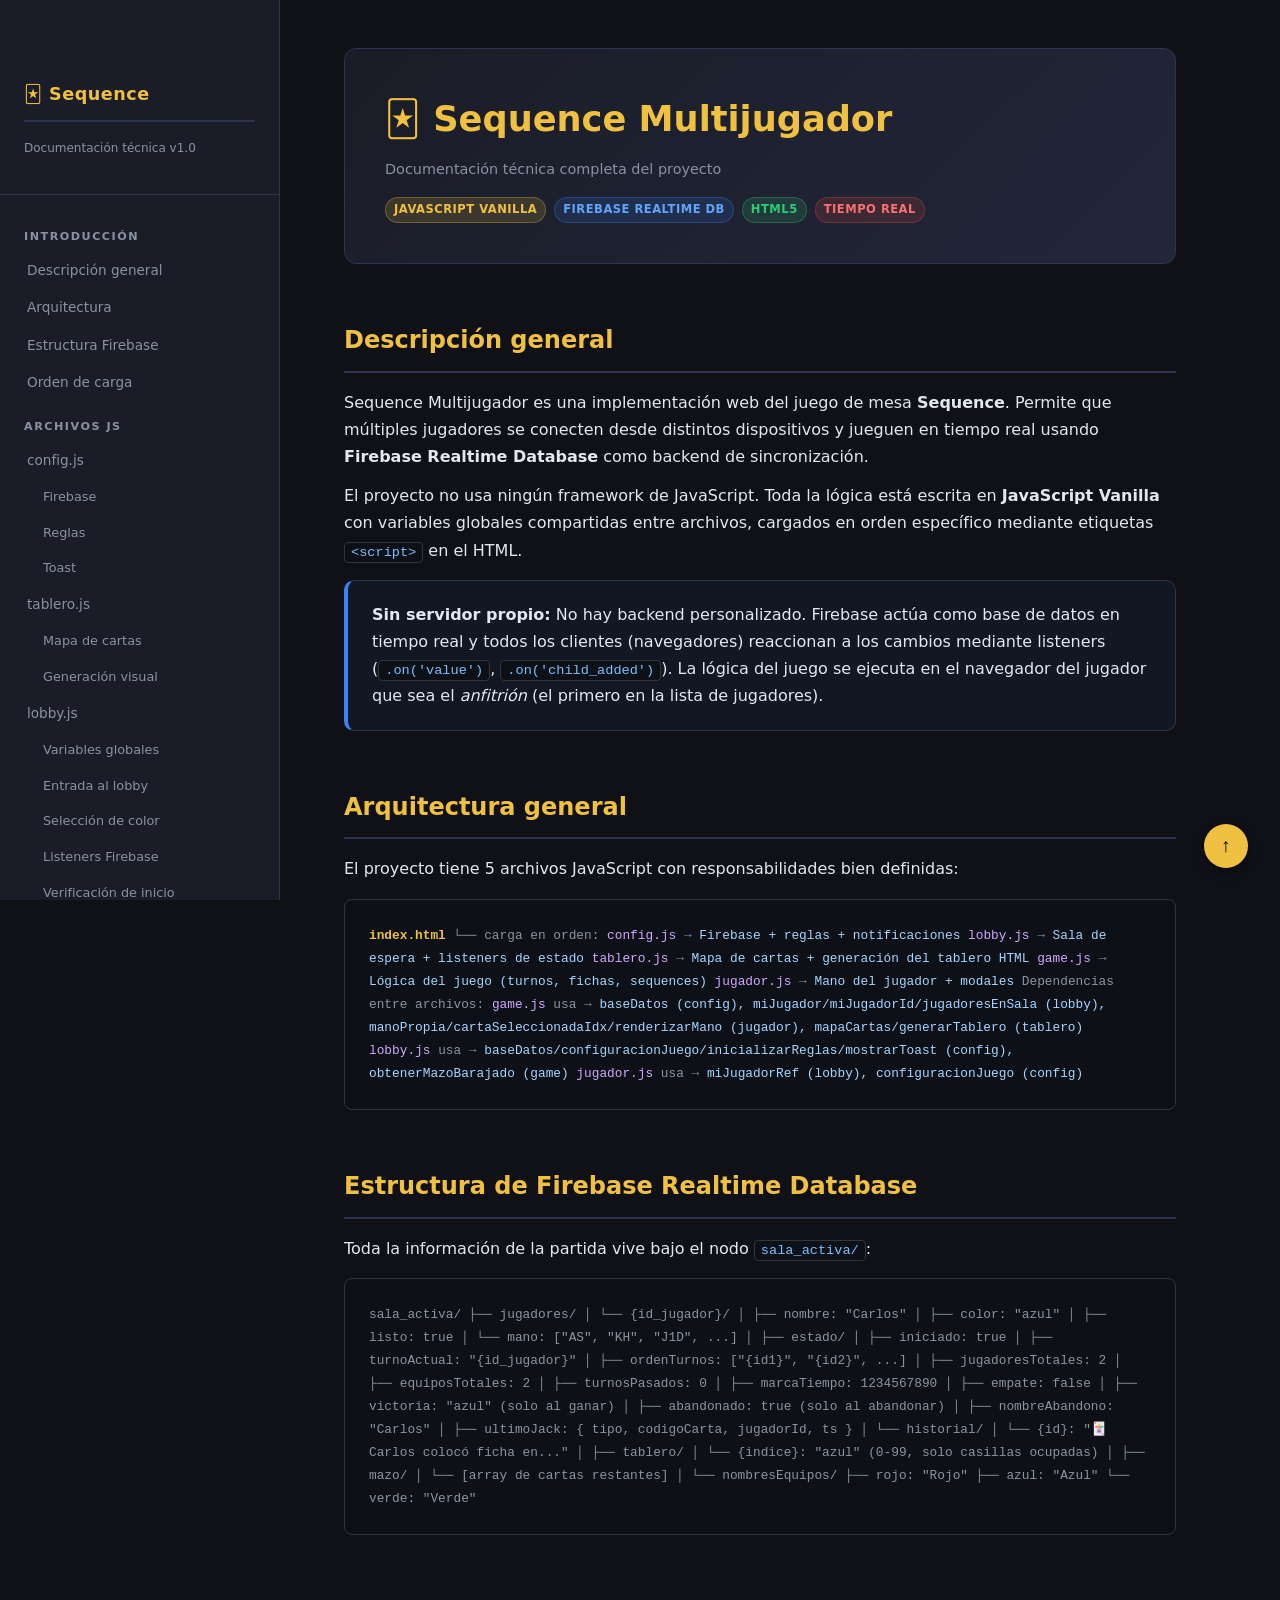
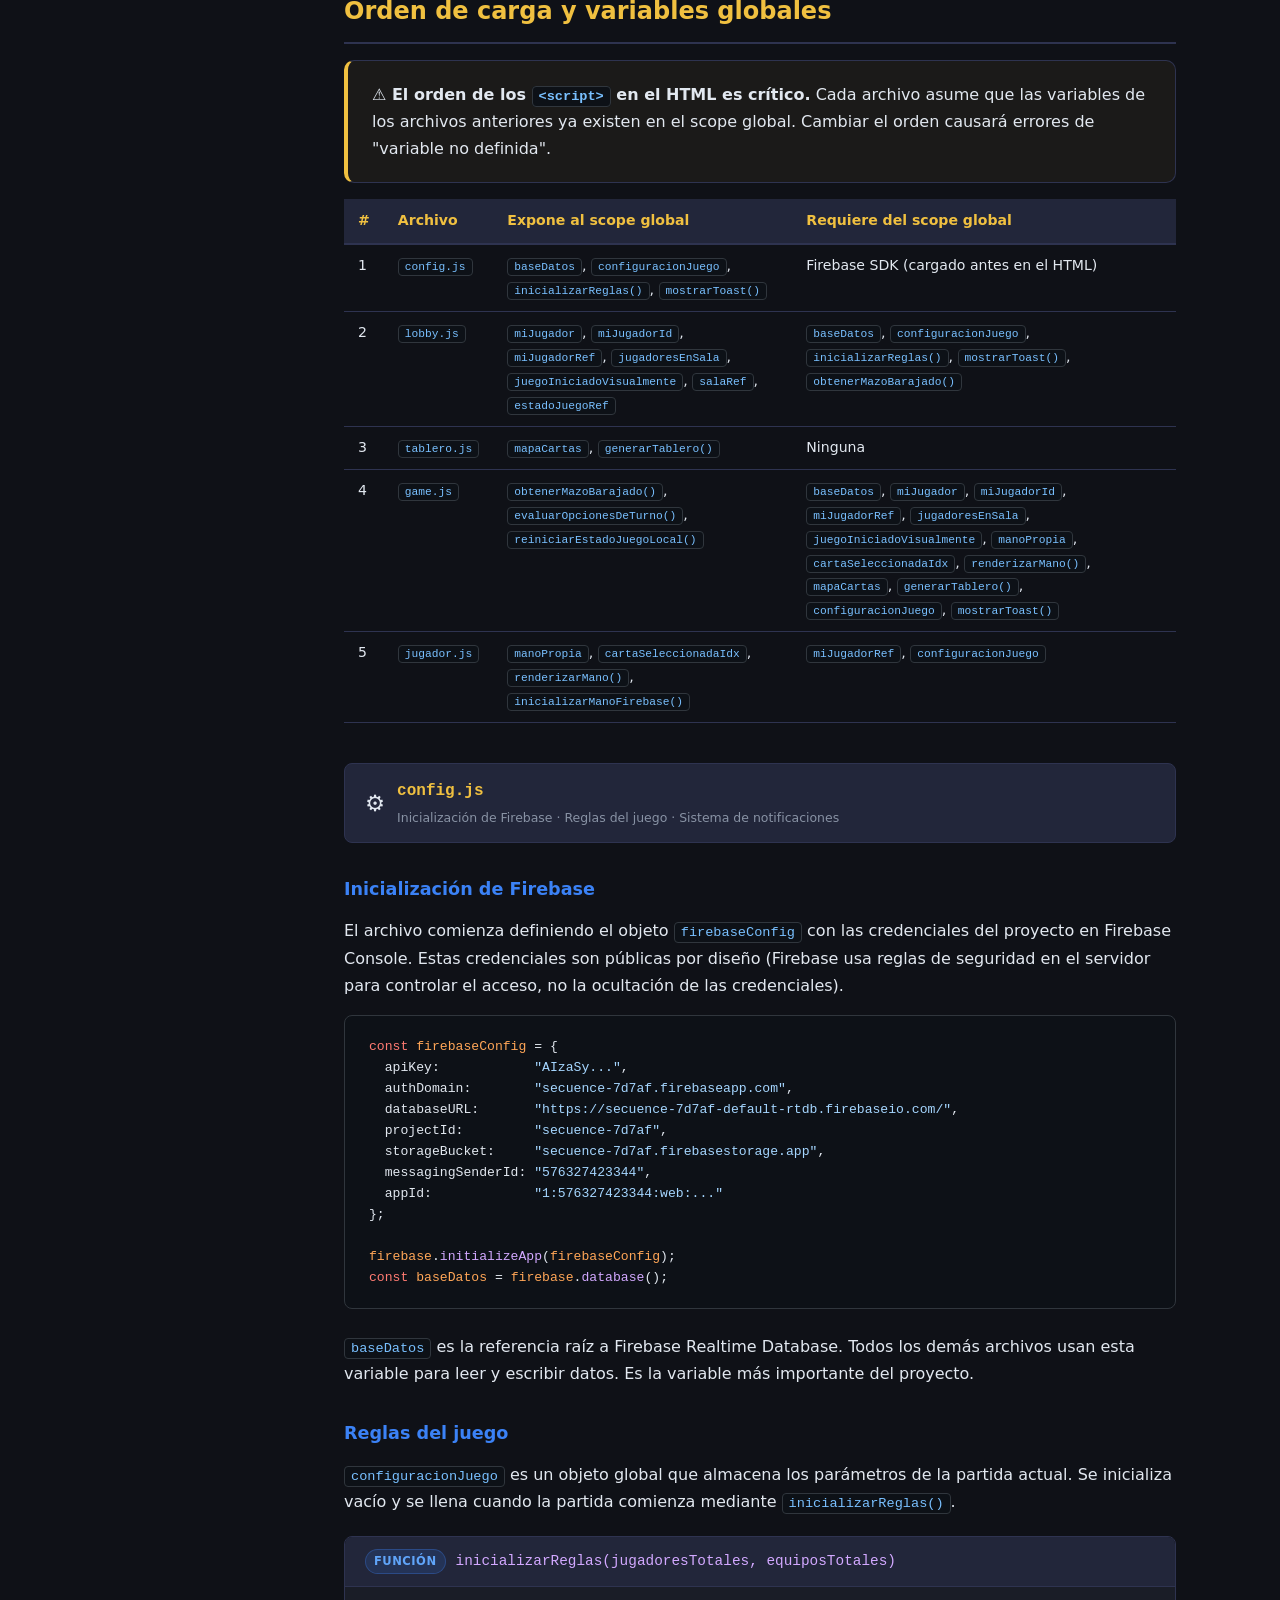
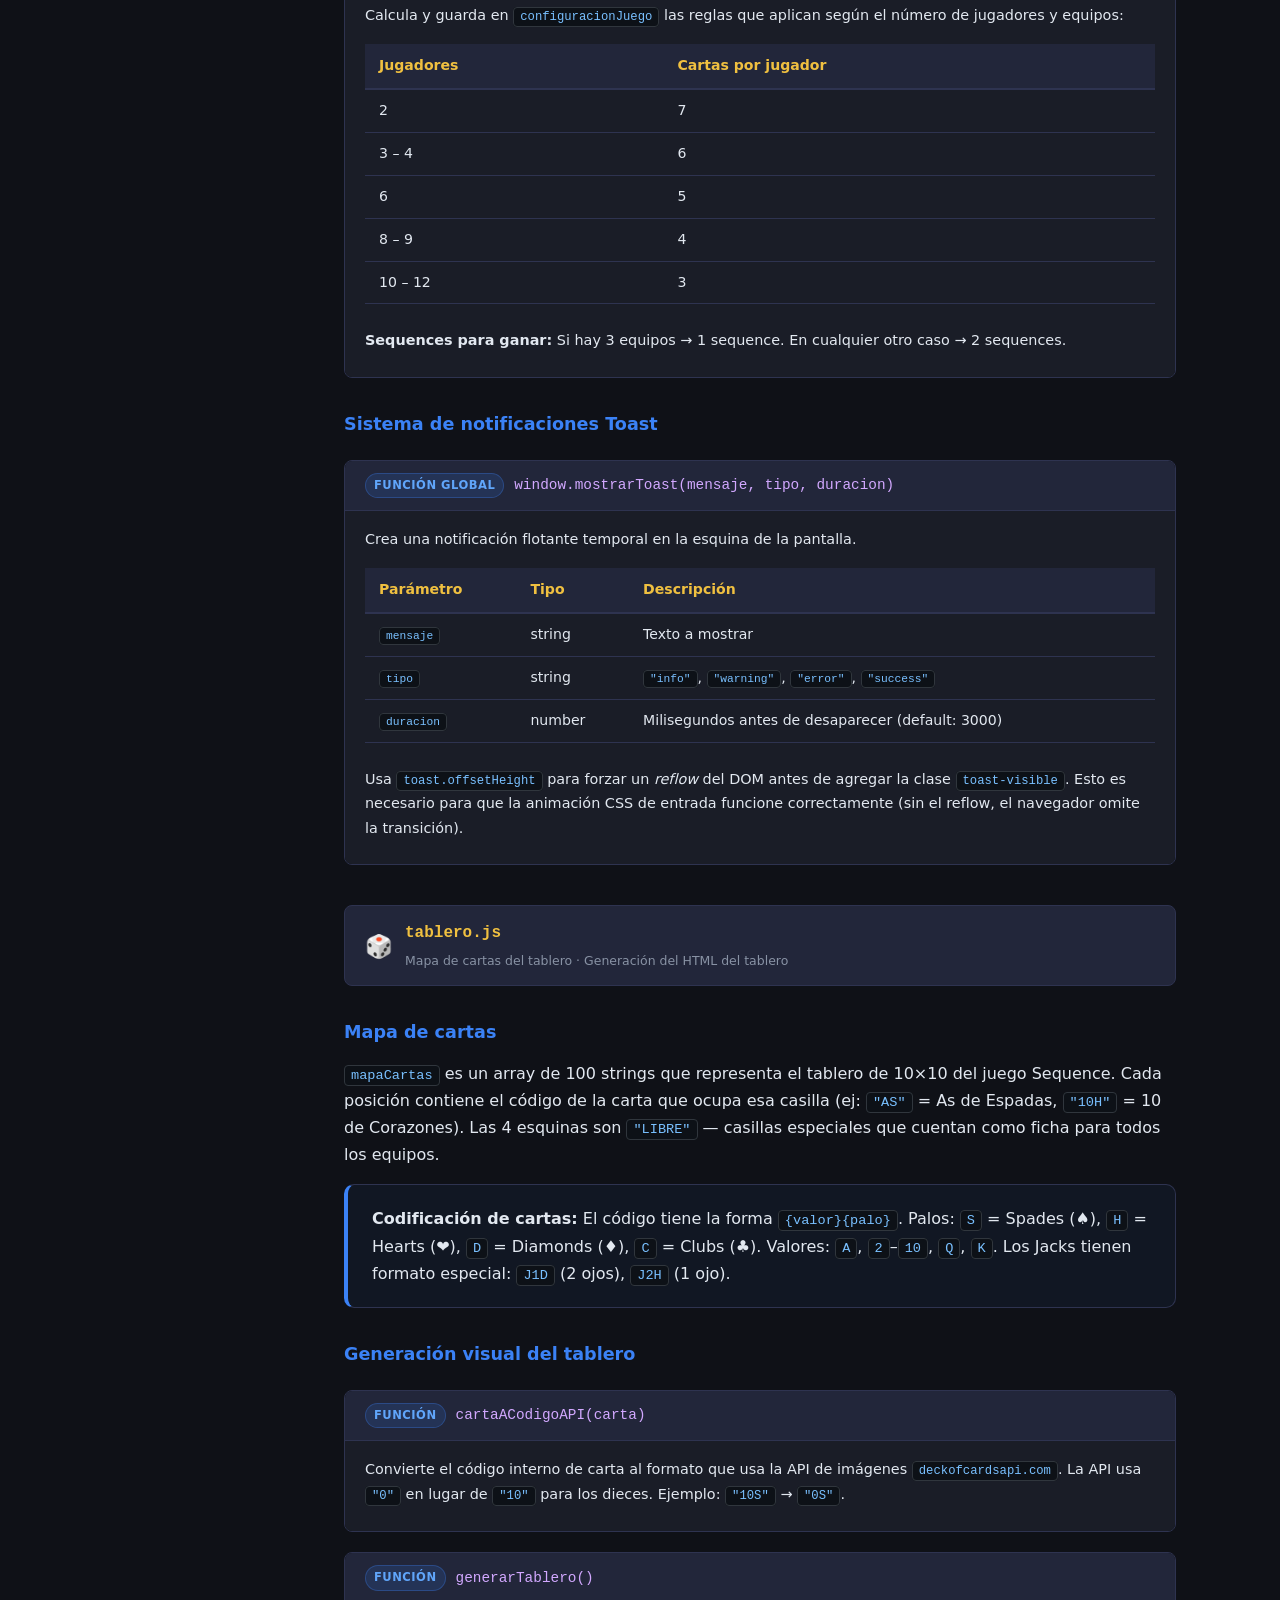
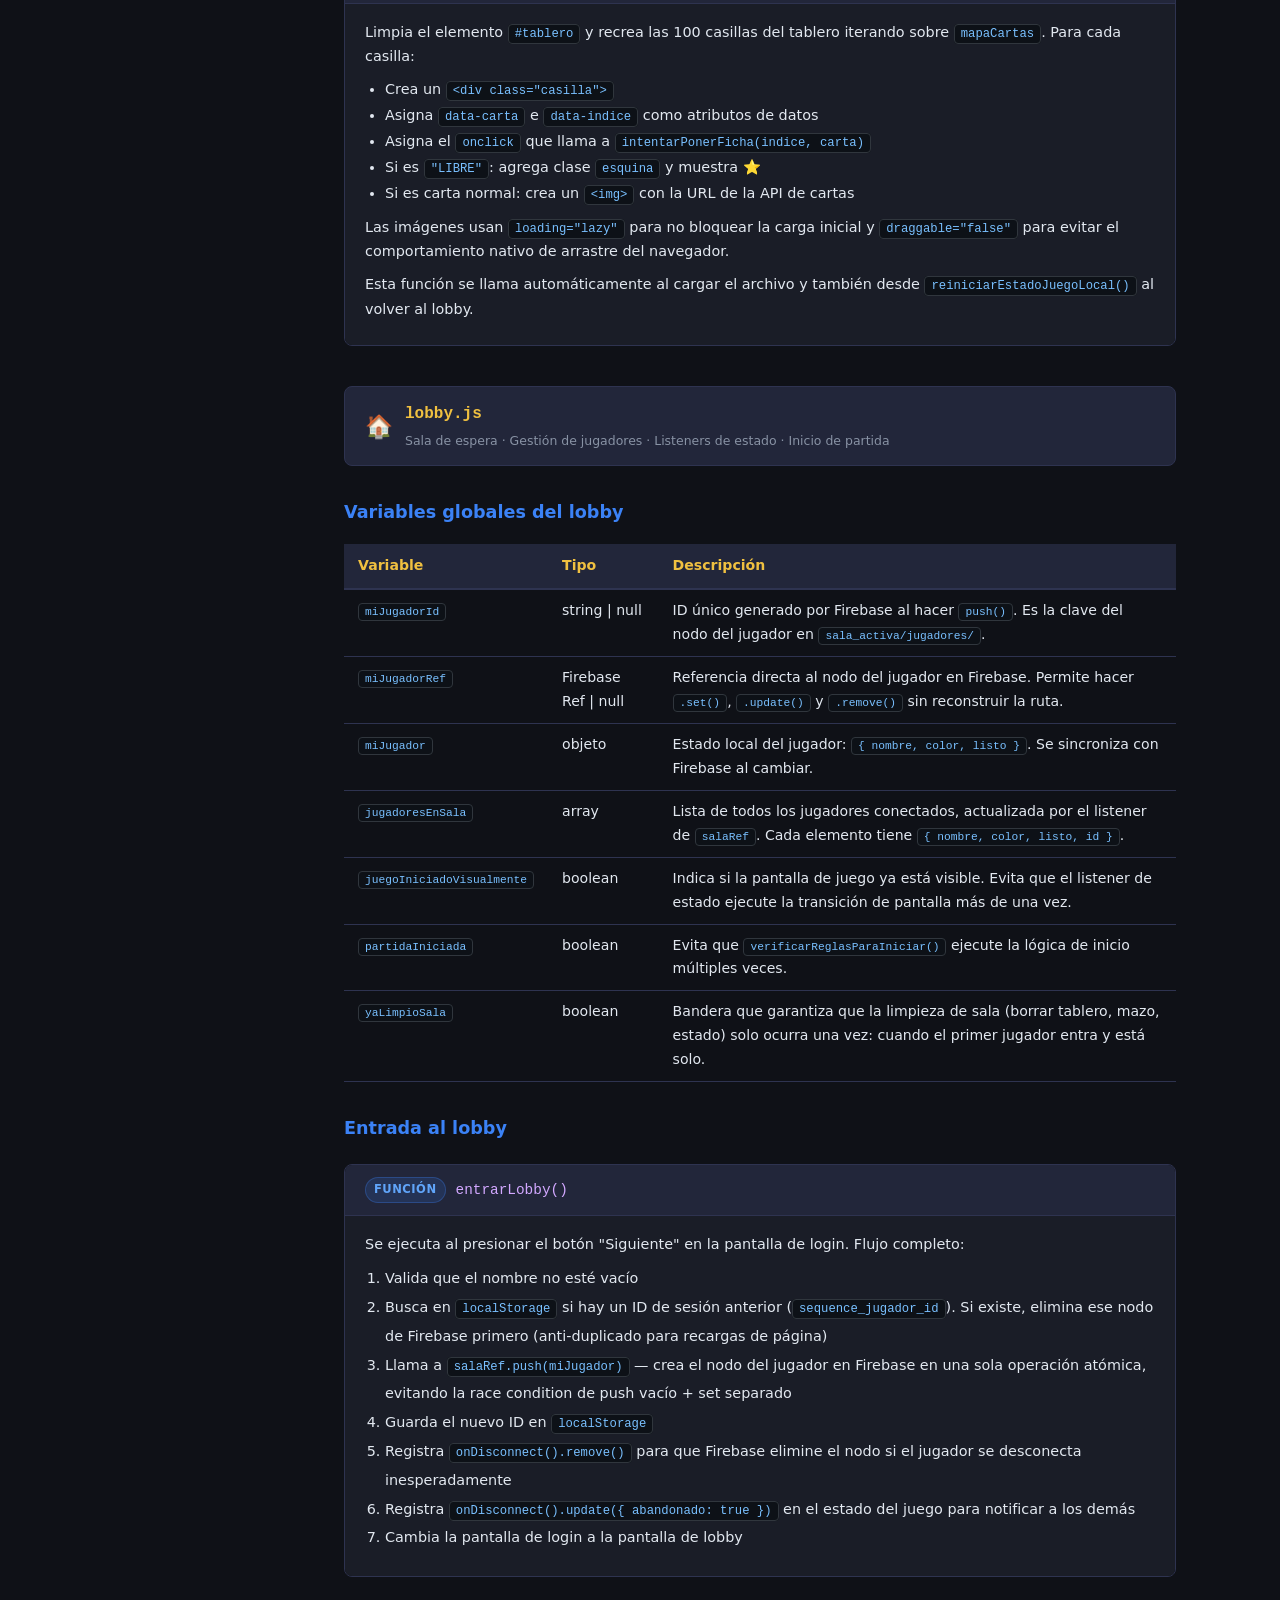
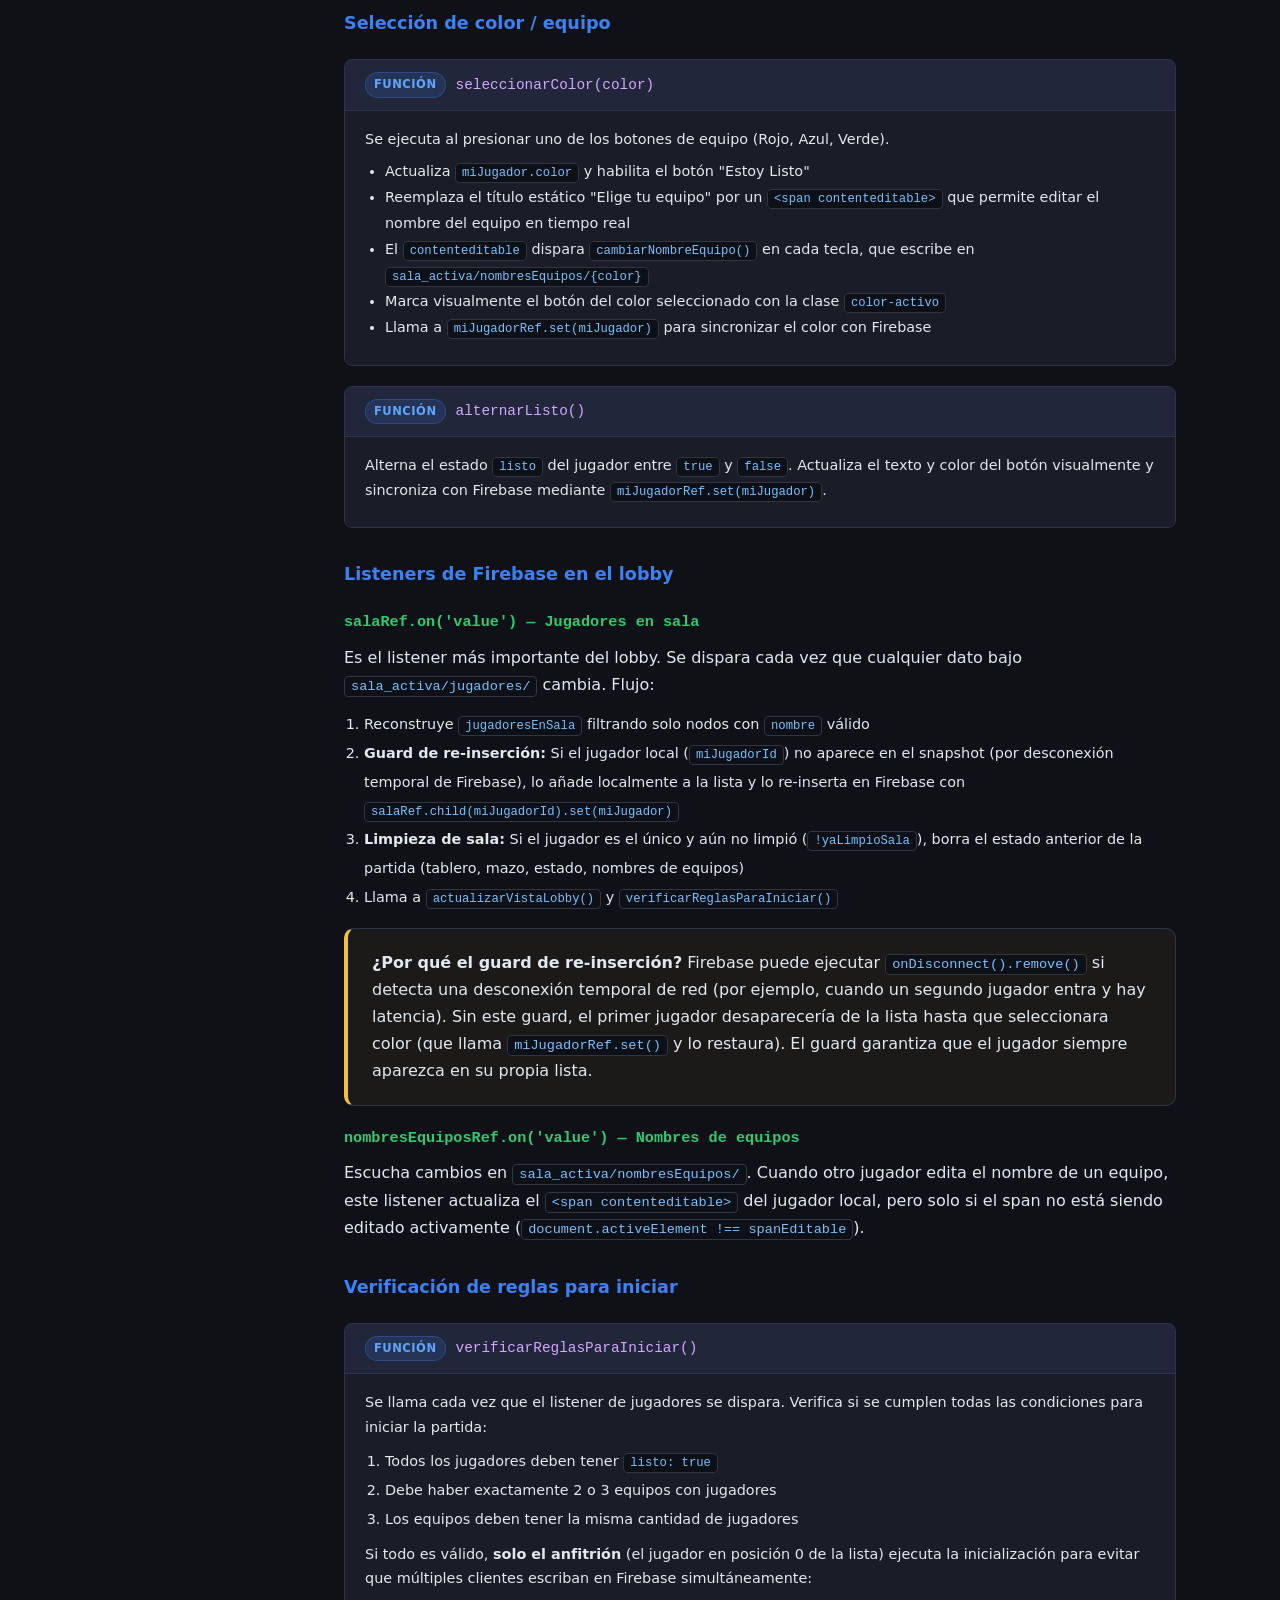
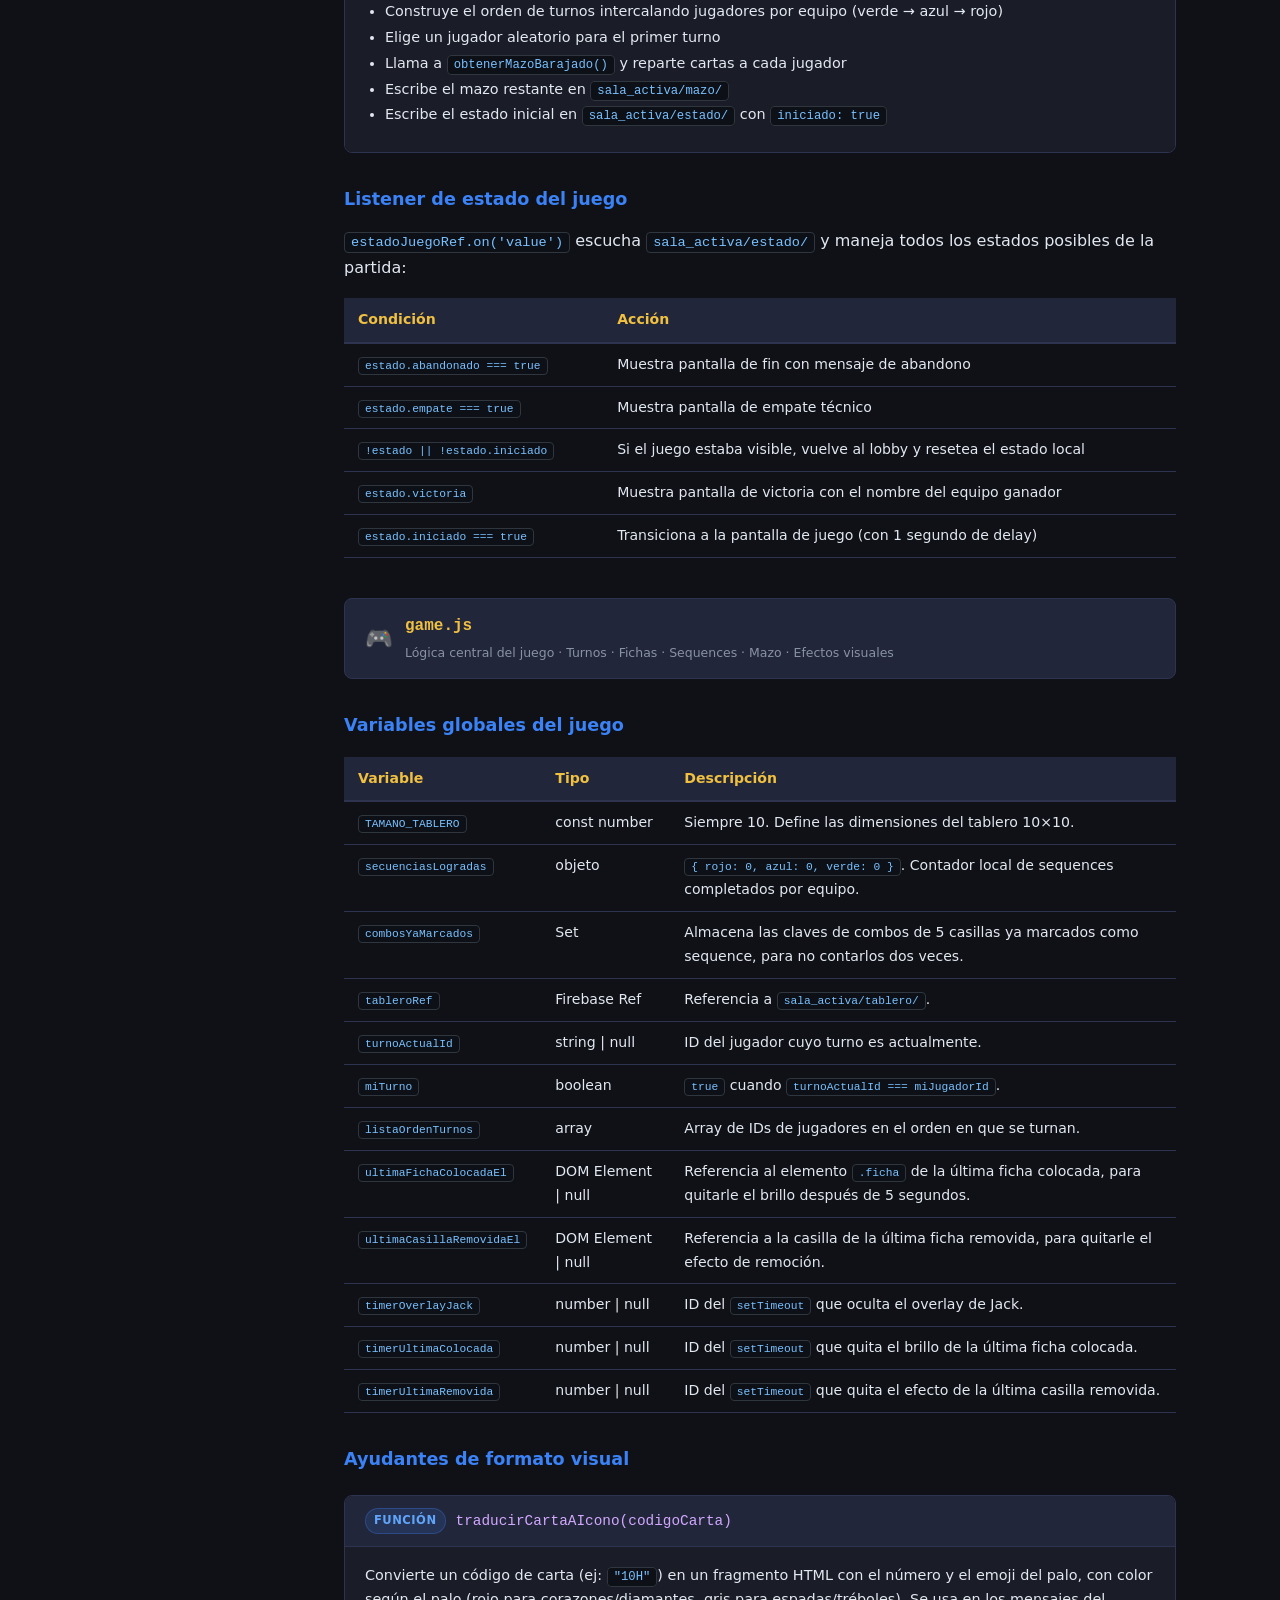
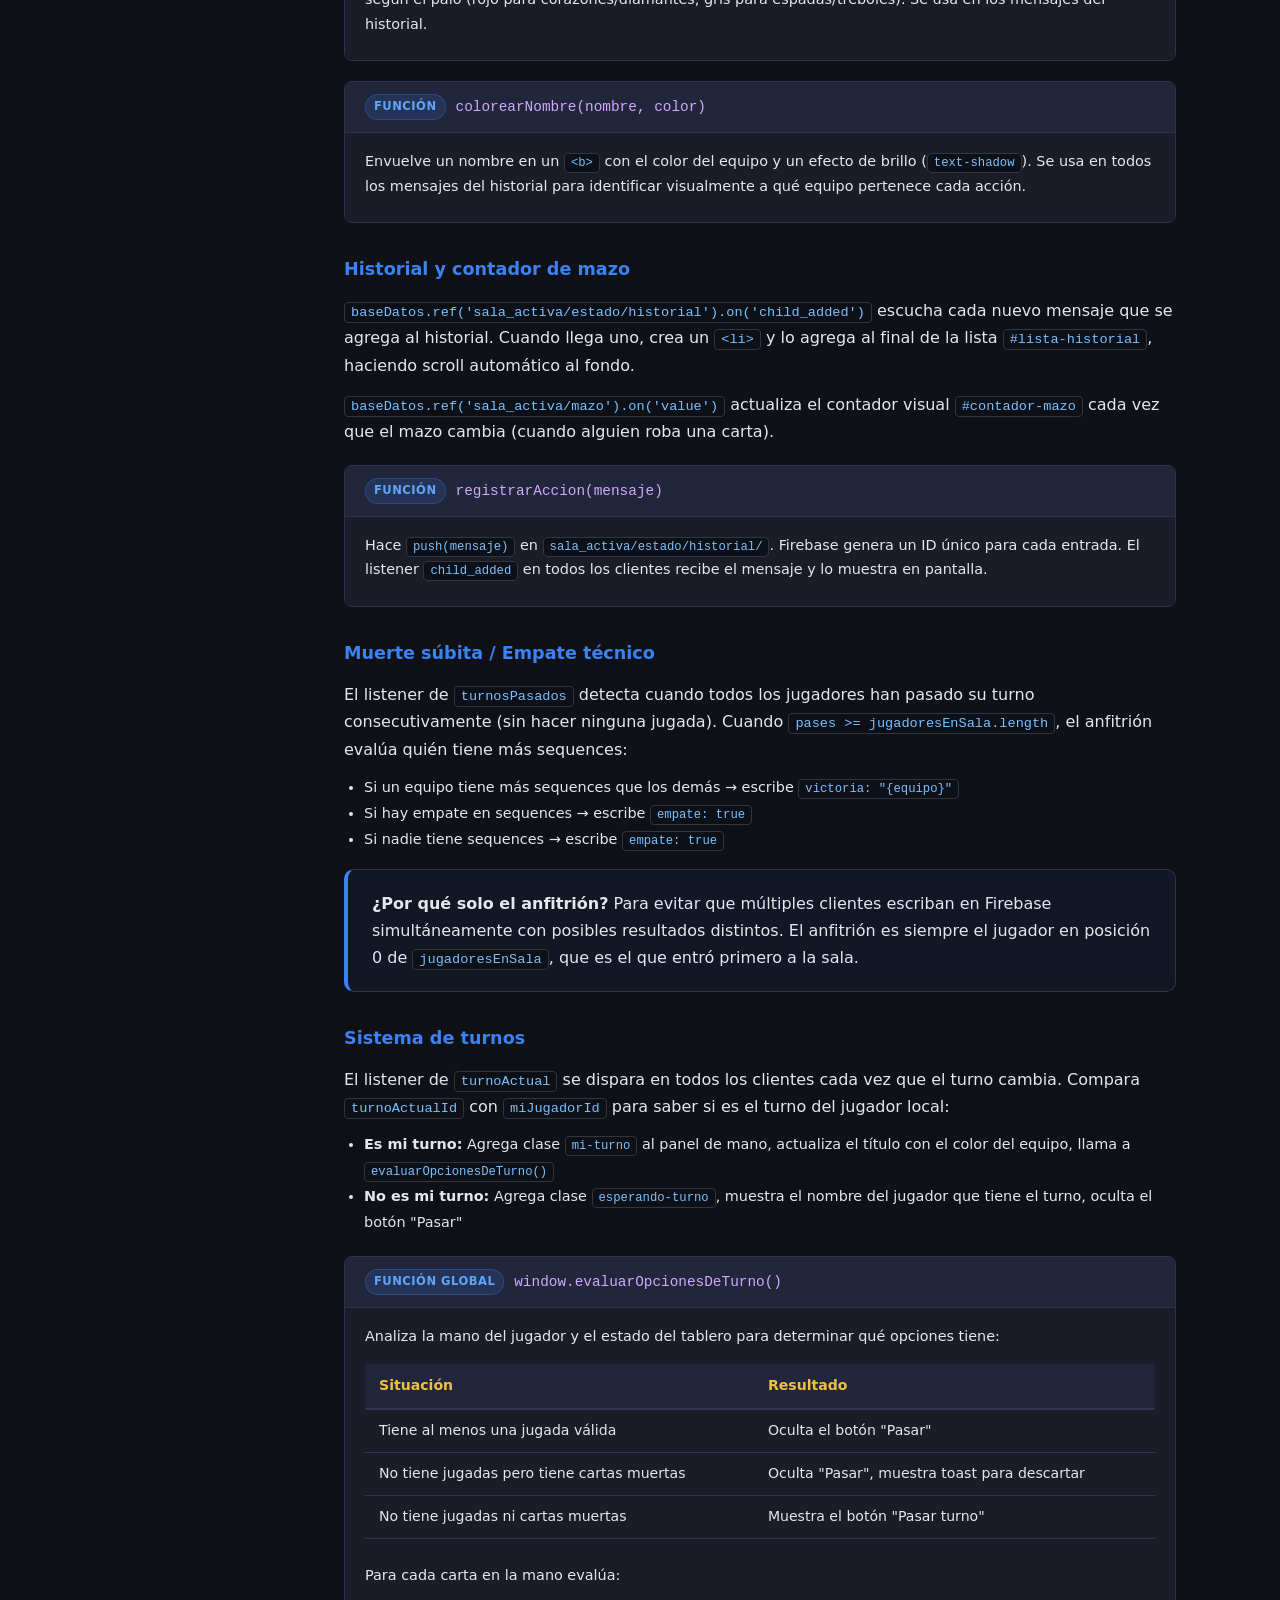
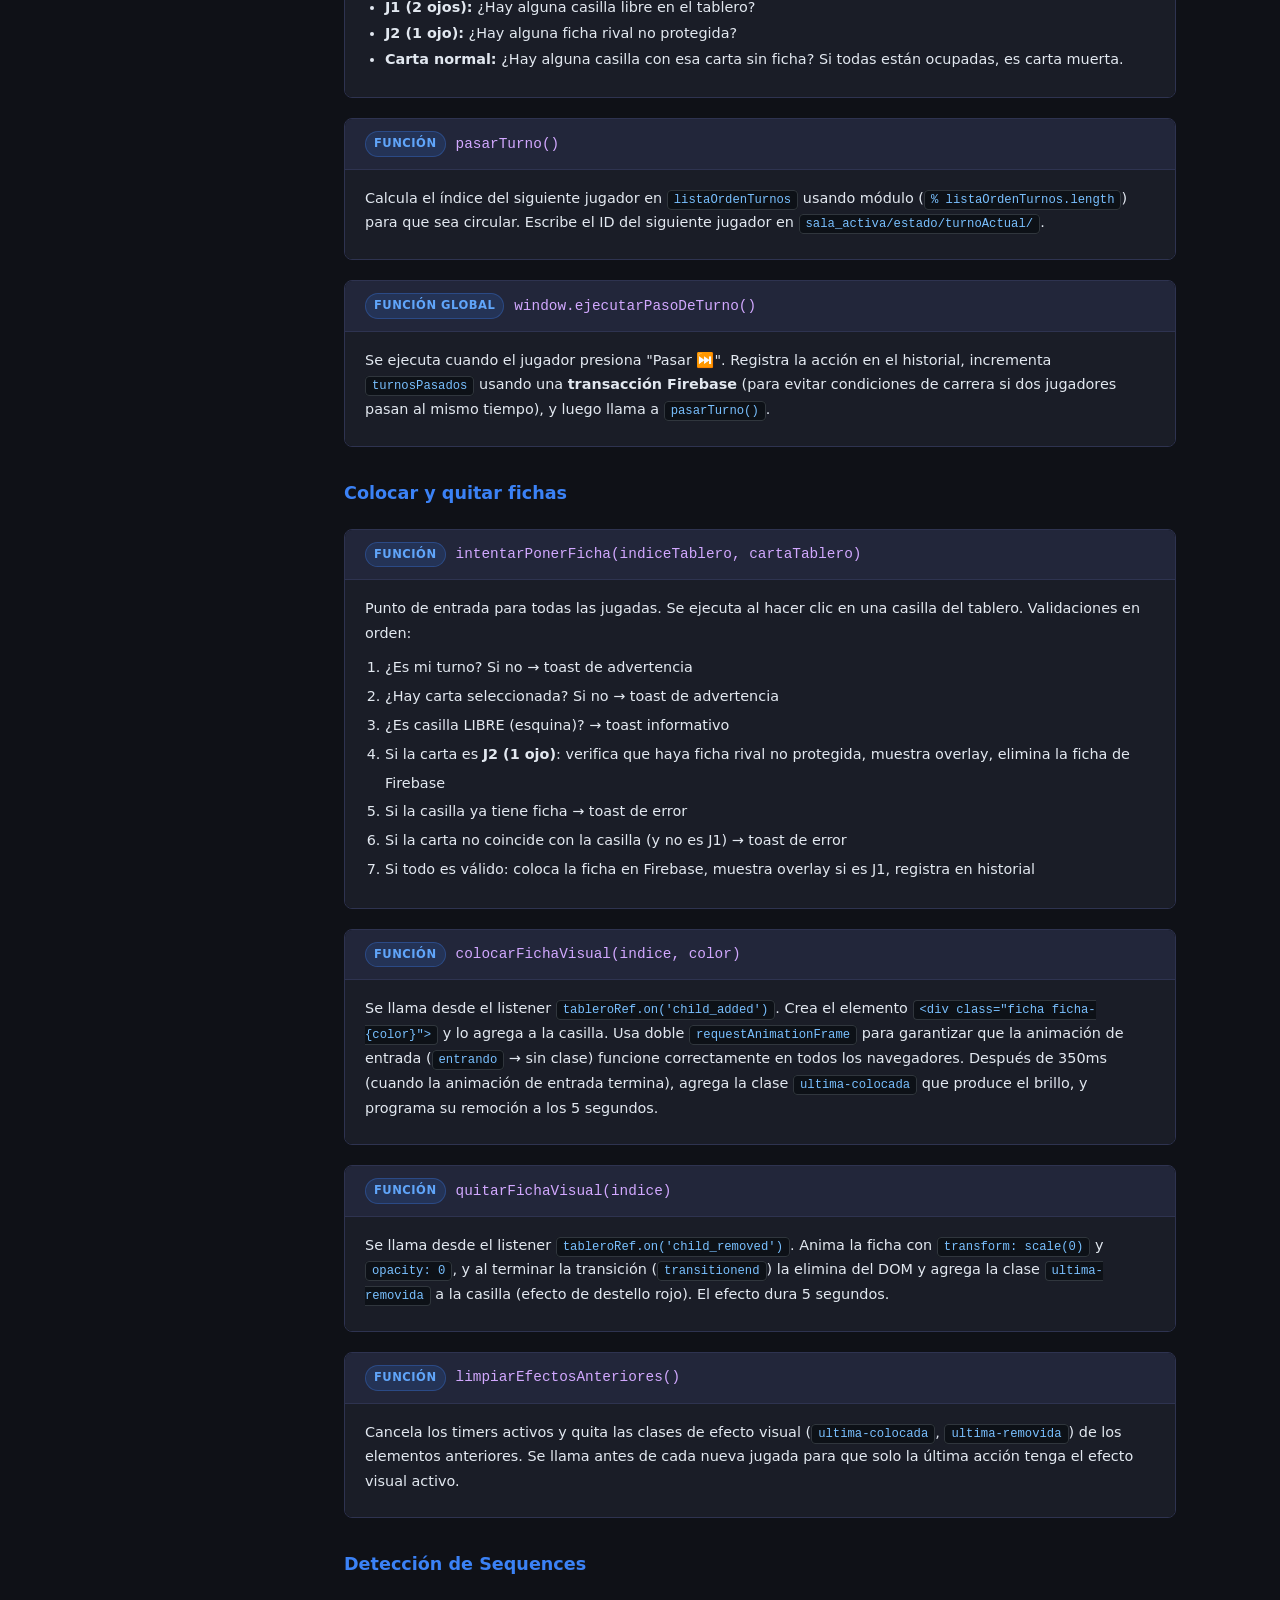
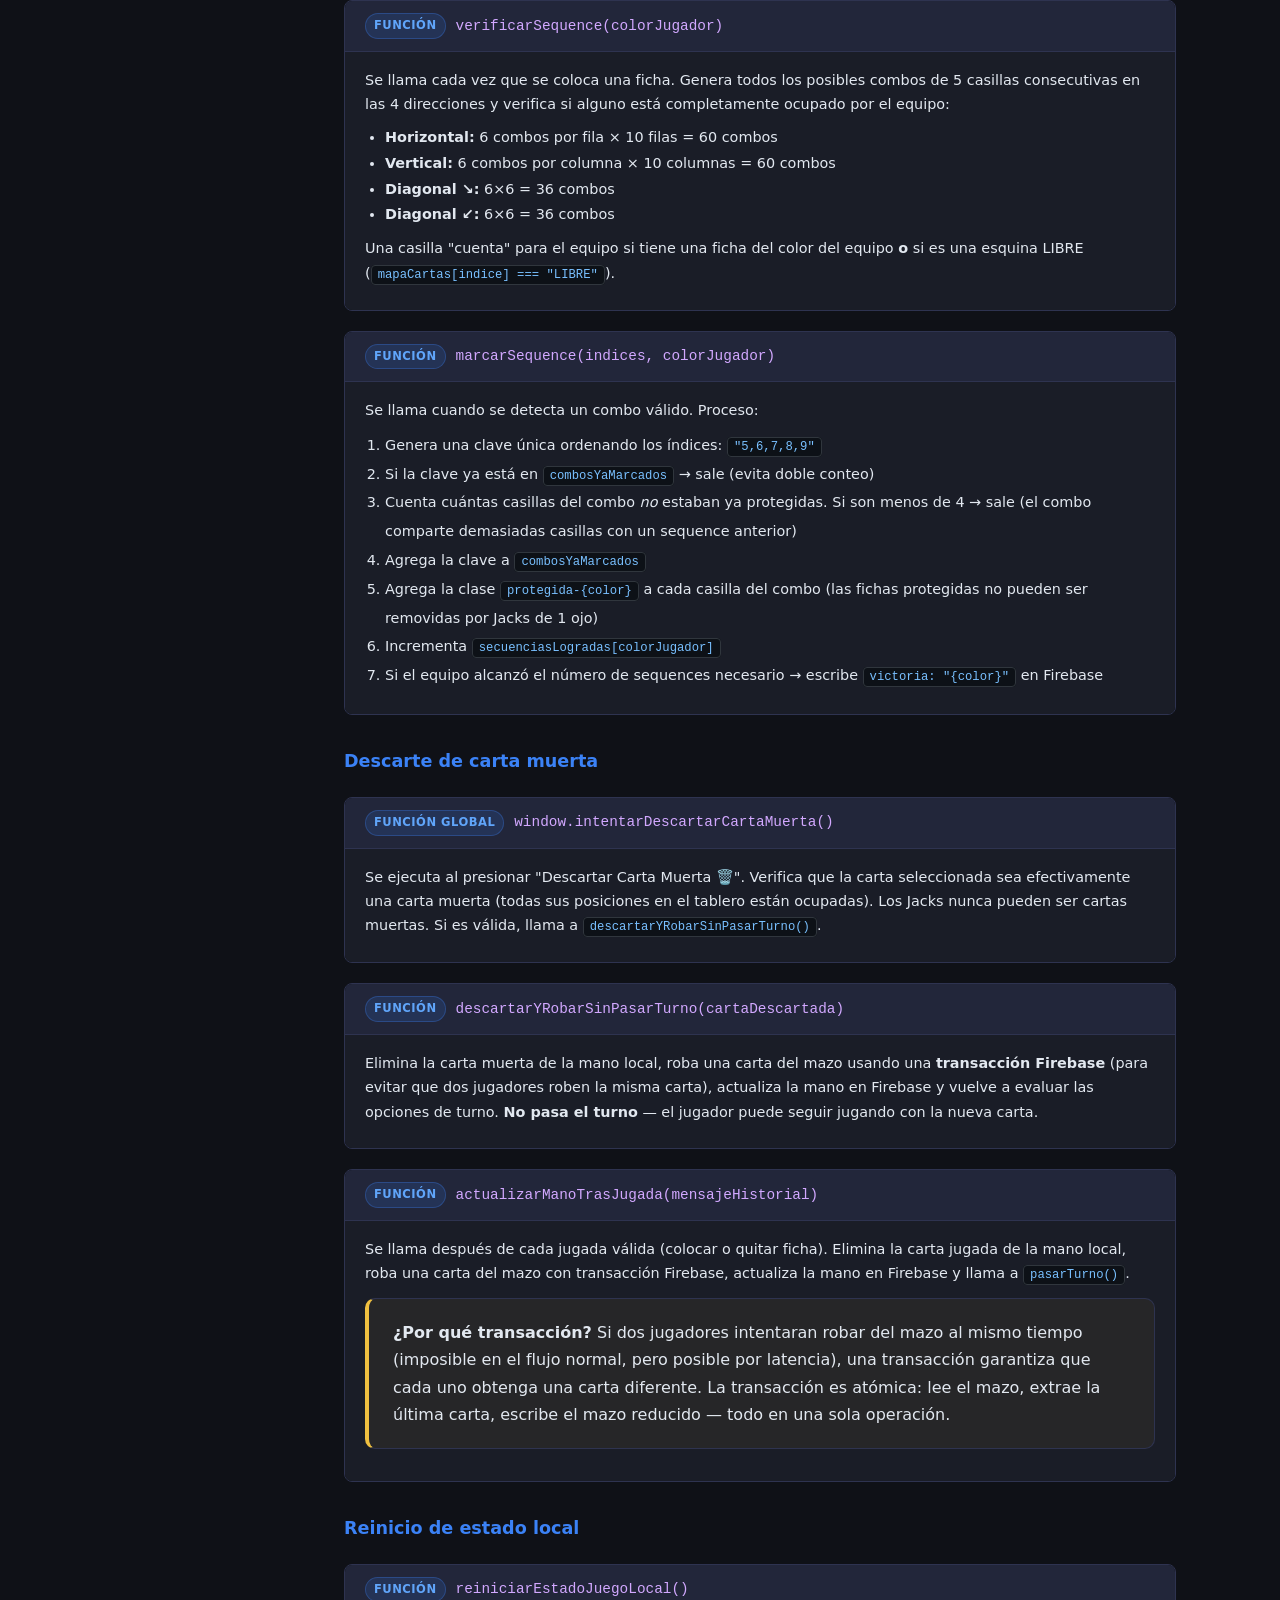
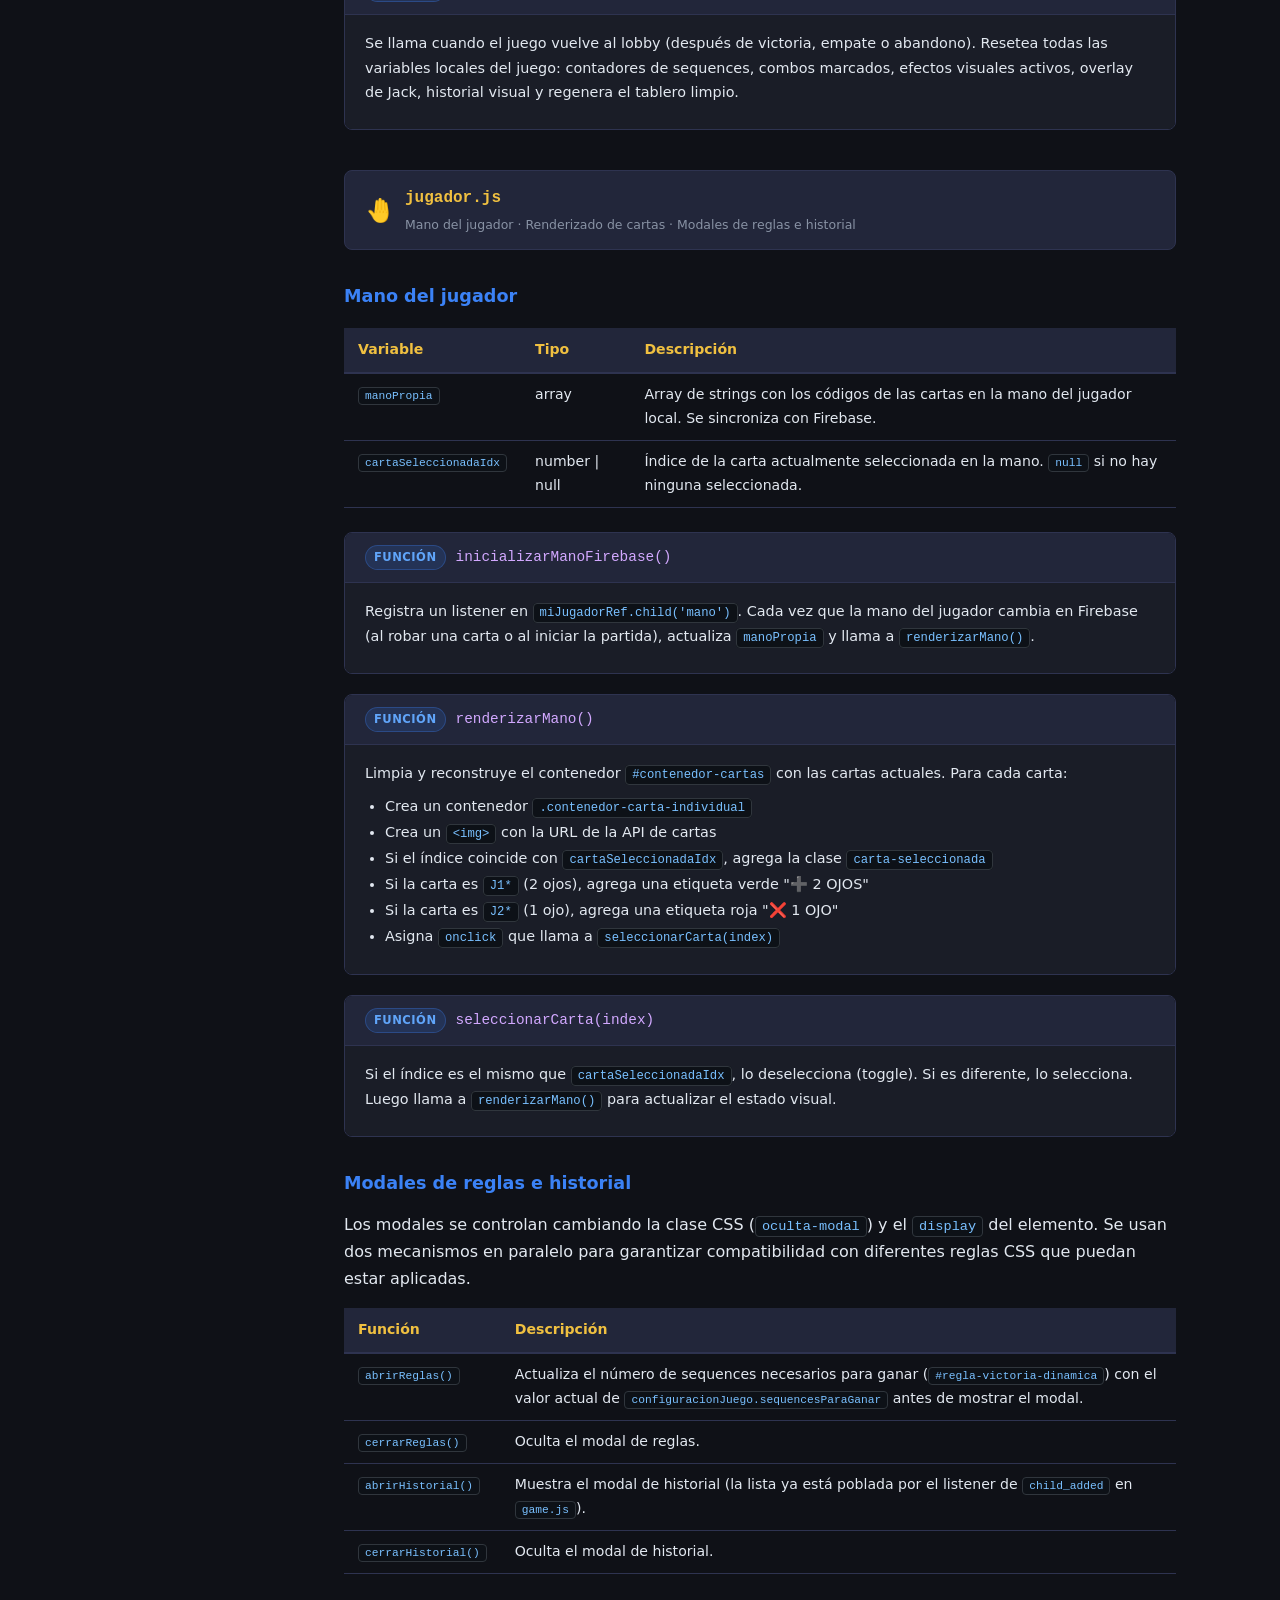
==== documentacion.html @ 88fa71e9 "se agrego documentacion y corrigieron bug visuales" ====
<!DOCTYPE html>
<html lang="es">
<head>
    <meta charset="UTF-8">
    <meta name="viewport" content="width=device-width, initial-scale=1.0">
    <title>Documentación — Sequence Multijugador</title>
    <style>
        :root {
            --bg:        #0f1117;
            --surface:   #1a1d27;
            --surface2:  #22263a;
            --border:    #2e3350;
            --accent:    #f0c040;
            --accent2:   #3b82f6;
            --green:     #2ecc71;
            --red:       #e74c3c;
            --text:      #e2e8f0;
            --muted:     #8892a4;
            --code-bg:   #0d1117;
            --code-border:#30363d;
        }

        * { box-sizing: border-box; margin: 0; padding: 0; }

        body {
            font-family: 'Segoe UI', system-ui, sans-serif;
            background: var(--bg);
            color: var(--text);
            line-height: 1.7;
        }

        /* ── LAYOUT ── */
        .layout { display: flex; min-height: 100vh; }

        /* ── SIDEBAR ── */
        nav {
            width: 280px;
            min-width: 280px;
            background: var(--surface);
            border-right: 1px solid var(--border);
            padding: 24px 0;
            position: sticky;
            top: 0;
            height: 100vh;
            overflow-y: auto;
        }

        nav .logo {
            padding: 0 24px 24px;
            border-bottom: 1px solid var(--border);
            margin-bottom: 16px;
        }

        nav .logo h2 {
            font-size: 1.1rem;
            color: var(--accent);
            letter-spacing: 0.5px;
        }

        nav .logo p {
            font-size: 0.75rem;
            color: var(--muted);
            margin-top: 4px;
        }

        nav ul { list-style: none; }

        nav ul li a {
            display: block;
            padding: 7px 24px;
            color: var(--muted);
            text-decoration: none;
            font-size: 0.85rem;
            transition: color 0.15s, background 0.15s;
            border-left: 3px solid transparent;
        }

        nav ul li a:hover {
            color: var(--text);
            background: var(--surface2);
            border-left-color: var(--accent);
        }

        nav ul li.section-title {
            padding: 16px 24px 6px;
            font-size: 0.7rem;
            font-weight: 700;
            letter-spacing: 1.5px;
            text-transform: uppercase;
            color: var(--muted);
        }

        nav ul li a.sub { padding-left: 40px; font-size: 0.8rem; }

        /* ── MAIN ── */
        main {
            flex: 1;
            padding: 48px 64px;
            max-width: 960px;
        }

        /* ── HEADINGS ── */
        h1 {
            font-size: 2.2rem;
            color: var(--accent);
            margin-bottom: 8px;
        }

        h2 {
            font-size: 1.5rem;
            color: var(--accent);
            margin: 56px 0 16px;
            padding-bottom: 10px;
            border-bottom: 2px solid var(--border);
        }

        h3 {
            font-size: 1.1rem;
            color: var(--accent2);
            margin: 32px 0 12px;
        }

        h4 {
            font-size: 0.95rem;
            color: var(--green);
            margin: 20px 0 8px;
            font-family: 'Cascadia Code', 'Fira Code', monospace;
        }

        /* ── TEXT ── */
        p { margin-bottom: 12px; color: var(--text); }

        .lead {
            font-size: 1.05rem;
            color: var(--muted);
            margin-bottom: 32px;
            line-height: 1.8;
        }

        /* ── CODE ── */
        code {
            font-family: 'Cascadia Code', 'Fira Code', 'Consolas', monospace;
            font-size: 0.85em;
            background: var(--code-bg);
            border: 1px solid var(--code-border);
            border-radius: 4px;
            padding: 2px 6px;
            color: #79c0ff;
        }

        pre {
            background: var(--code-bg);
            border: 1px solid var(--code-border);
            border-radius: 8px;
            padding: 20px 24px;
            overflow-x: auto;
            margin: 16px 0 24px;
            font-family: 'Cascadia Code', 'Fira Code', 'Consolas', monospace;
            font-size: 0.82rem;
            line-height: 1.6;
        }

        pre .kw  { color: #ff7b72; }   /* keywords */
        pre .fn  { color: #d2a8ff; }   /* functions */
        pre .str { color: #a5d6ff; }   /* strings */
        pre .num { color: #79c0ff; }   /* numbers */
        pre .cmt { color: #8b949e; font-style: italic; } /* comments */
        pre .var { color: #ffa657; }   /* variables */
        pre .op  { color: #e2e8f0; }   /* operators */

        /* ── CARDS ── */
        .card {
            background: var(--surface);
            border: 1px solid var(--border);
            border-radius: 10px;
            padding: 20px 24px;
            margin: 16px 0;
        }

        .card.warning {
            border-left: 4px solid var(--accent);
            background: rgba(240,192,64,0.05);
        }

        .card.info {
            border-left: 4px solid var(--accent2);
            background: rgba(59,130,246,0.05);
        }

        .card.success {
            border-left: 4px solid var(--green);
            background: rgba(46,204,113,0.05);
        }

        .card.danger {
            border-left: 4px solid var(--red);
            background: rgba(231,76,60,0.05);
        }

        /* ── TABLES ── */
        table {
            width: 100%;
            border-collapse: collapse;
            margin: 16px 0 24px;
            font-size: 0.88rem;
        }

        th {
            background: var(--surface2);
            color: var(--accent);
            padding: 10px 14px;
            text-align: left;
            font-weight: 600;
            border-bottom: 2px solid var(--border);
        }

        td {
            padding: 9px 14px;
            border-bottom: 1px solid var(--border);
            vertical-align: top;
        }

        tr:hover td { background: var(--surface2); }

        td code { font-size: 0.8em; }

        /* ── BADGES ── */
        .badge {
            display: inline-block;
            padding: 2px 8px;
            border-radius: 20px;
            font-size: 0.72rem;
            font-weight: 700;
            letter-spacing: 0.5px;
            text-transform: uppercase;
        }

        .badge-yellow { background: rgba(240,192,64,0.15); color: var(--accent); border: 1px solid rgba(240,192,64,0.3); }
        .badge-blue   { background: rgba(59,130,246,0.15); color: #60a5fa;       border: 1px solid rgba(59,130,246,0.3); }
        .badge-green  { background: rgba(46,204,113,0.15); color: var(--green);  border: 1px solid rgba(46,204,113,0.3); }
        .badge-red    { background: rgba(231,76,60,0.15);  color: #f87171;       border: 1px solid rgba(231,76,60,0.3); }

        /* ── DIAGRAM ── */
        .diagram {
            background: var(--code-bg);
            border: 1px solid var(--code-border);
            border-radius: 8px;
            padding: 24px;
            font-family: 'Cascadia Code', monospace;
            font-size: 0.8rem;
            line-height: 1.8;
            color: #8b949e;
            margin: 16px 0 24px;
            overflow-x: auto;
        }

        .diagram .node  { color: #d2a8ff; }
        .diagram .arrow { color: #8b949e; }
        .diagram .label { color: #a5d6ff; }
        .diagram .file  { color: var(--accent); font-weight: bold; }

        /* ── DIVIDER ── */
        hr {
            border: none;
            border-top: 1px solid var(--border);
            margin: 40px 0;
        }

        /* ── HEADER HERO ── */
        .hero {
            background: linear-gradient(135deg, var(--surface) 0%, var(--surface2) 100%);
            border: 1px solid var(--border);
            border-radius: 12px;
            padding: 40px;
            margin-bottom: 48px;
        }

        .hero .subtitle {
            color: var(--muted);
            font-size: 0.9rem;
            margin-top: 8px;
        }

        .hero .tags { margin-top: 16px; display: flex; gap: 8px; flex-wrap: wrap; }

        /* ── FILE HEADER ── */
        .file-header {
            display: flex;
            align-items: center;
            gap: 12px;
            background: var(--surface2);
            border: 1px solid var(--border);
            border-radius: 8px;
            padding: 14px 20px;
            margin: 40px 0 20px;
        }

        .file-header .icon { font-size: 1.4rem; }

        .file-header .info h3 {
            margin: 0;
            font-size: 1rem;
            color: var(--accent);
            font-family: 'Cascadia Code', monospace;
        }

        .file-header .info p {
            margin: 2px 0 0;
            font-size: 0.78rem;
            color: var(--muted);
        }

        /* ── FUNCTION BLOCK ── */
        .fn-block {
            border: 1px solid var(--border);
            border-radius: 8px;
            margin: 20px 0;
            overflow: hidden;
        }

        .fn-block .fn-header {
            background: var(--surface2);
            padding: 12px 20px;
            display: flex;
            align-items: center;
            gap: 10px;
            border-bottom: 1px solid var(--border);
        }

        .fn-block .fn-header code {
            font-size: 0.9rem;
            background: none;
            border: none;
            color: #d2a8ff;
            padding: 0;
        }

        .fn-block .fn-body {
            padding: 16px 20px;
            background: var(--surface);
        }

        .fn-block .fn-body p { margin-bottom: 8px; font-size: 0.9rem; }

        /* ── SCROLL TOP ── */
        .scroll-top {
            position: fixed;
            bottom: 32px;
            right: 32px;
            background: var(--accent);
            color: #000;
            border: none;
            border-radius: 50%;
            width: 44px;
            height: 44px;
            font-size: 1.2rem;
            cursor: pointer;
            display: flex;
            align-items: center;
            justify-content: center;
            box-shadow: 0 4px 12px rgba(0,0,0,0.4);
            transition: transform 0.2s;
        }

        .scroll-top:hover { transform: scale(1.1); }

        /* ── RESPONSIVE ── */
        @media (max-width: 900px) {
            nav { display: none; }
            main { padding: 32px 24px; }
        }
    </style>
</head>
<body>

<div class="layout">

<!-- ══════════════════════════════════════════
     SIDEBAR
══════════════════════════════════════════ -->
<nav>
    <div class="logo">
        <h2>🃏 Sequence</h2>
        <p>Documentación técnica v1.0</p>
    </div>
    <ul>
        <li class="section-title">Introducción</li>
        <li><a href="#intro">Descripción general</a></li>
        <li><a href="#arquitectura">Arquitectura</a></li>
        <li><a href="#firebase">Estructura Firebase</a></li>
        <li><a href="#carga">Orden de carga</a></li>

        <li class="section-title">Archivos JS</li>
        <li><a href="#config">config.js</a></li>
        <li><a href="#config-firebase" class="sub">Firebase</a></li>
        <li><a href="#config-reglas" class="sub">Reglas</a></li>
        <li><a href="#config-toast" class="sub">Toast</a></li>

        <li><a href="#tablero">tablero.js</a></li>
        <li><a href="#tablero-mapa" class="sub">Mapa de cartas</a></li>
        <li><a href="#tablero-gen" class="sub">Generación visual</a></li>

        <li><a href="#lobby">lobby.js</a></li>
        <li><a href="#lobby-vars" class="sub">Variables globales</a></li>
        <li><a href="#lobby-entrada" class="sub">Entrada al lobby</a></li>
        <li><a href="#lobby-color" class="sub">Selección de color</a></li>
        <li><a href="#lobby-listeners" class="sub">Listeners Firebase</a></li>
        <li><a href="#lobby-verificar" class="sub">Verificación de inicio</a></li>
        <li><a href="#lobby-estado" class="sub">Estado del juego</a></li>

        <li><a href="#game">game.js</a></li>
        <li><a href="#game-vars" class="sub">Variables globales</a></li>
        <li><a href="#game-formato" class="sub">Formato visual</a></li>
        <li><a href="#game-historial" class="sub">Historial y mazo</a></li>
        <li><a href="#game-muerte" class="sub">Muerte súbita</a></li>
        <li><a href="#game-turnos" class="sub">Turnos</a></li>
        <li><a href="#game-fichas" class="sub">Fichas</a></li>
        <li><a href="#game-sequences" class="sub">Sequences</a></li>
        <li><a href="#game-descarte" class="sub">Descarte</a></li>
        <li><a href="#game-reinicio" class="sub">Reinicio</a></li>

        <li><a href="#jugador">jugador.js</a></li>
        <li><a href="#jugador-mano" class="sub">Mano del jugador</a></li>
        <li><a href="#jugador-modales" class="sub">Modales</a></li>

        <li class="section-title">CSS</li>
        <li><a href="#css">Archivos de estilos</a></li>
    </ul>
</nav>

<!-- ══════════════════════════════════════════
     MAIN CONTENT
══════════════════════════════════════════ -->
<main>

    <!-- HERO -->
    <div class="hero">
        <h1>🃏 Sequence Multijugador</h1>
        <p class="subtitle">Documentación técnica completa del proyecto</p>
        <div class="tags">
            <span class="badge badge-yellow">JavaScript Vanilla</span>
            <span class="badge badge-blue">Firebase Realtime DB</span>
            <span class="badge badge-green">HTML5</span>
            <span class="badge badge-red">Tiempo Real</span>
        </div>
    </div>

    <!-- ══════════════════════════════════════
         INTRODUCCIÓN
    ══════════════════════════════════════ -->
    <h2 id="intro">Descripción general</h2>

    <p>
        Sequence Multijugador es una implementación web del juego de mesa <strong>Sequence</strong>.
        Permite que múltiples jugadores se conecten desde distintos dispositivos y jueguen en tiempo real
        usando <strong>Firebase Realtime Database</strong> como backend de sincronización.
    </p>

    <p>
        El proyecto no usa ningún framework de JavaScript. Toda la lógica está escrita en
        <strong>JavaScript Vanilla</strong> con variables globales compartidas entre archivos,
        cargados en orden específico mediante etiquetas <code>&lt;script&gt;</code> en el HTML.
    </p>

    <div class="card info">
        <strong>Sin servidor propio:</strong> No hay backend personalizado. Firebase actúa como base de datos
        en tiempo real y todos los clientes (navegadores) reaccionan a los cambios mediante listeners
        (<code>.on('value')</code>, <code>.on('child_added')</code>). La lógica del juego se ejecuta
        en el navegador del jugador que sea el <em>anfitrión</em> (el primero en la lista de jugadores).
    </div>

    <h2 id="arquitectura">Arquitectura general</h2>

    <p>El proyecto tiene 5 archivos JavaScript con responsabilidades bien definidas:</p>

    <div class="diagram">
<span class="file">index.html</span>
  └── carga en orden:
        <span class="node">config.js</span>    <span class="arrow">→</span> <span class="label">Firebase + reglas + notificaciones</span>
        <span class="node">lobby.js</span>     <span class="arrow">→</span> <span class="label">Sala de espera + listeners de estado</span>
        <span class="node">tablero.js</span>   <span class="arrow">→</span> <span class="label">Mapa de cartas + generación del tablero HTML</span>
        <span class="node">game.js</span>      <span class="arrow">→</span> <span class="label">Lógica del juego (turnos, fichas, sequences)</span>
        <span class="node">jugador.js</span>   <span class="arrow">→</span> <span class="label">Mano del jugador + modales</span>

Dependencias entre archivos:
  <span class="node">game.js</span>    <span class="arrow">usa →</span> <span class="label">baseDatos (config), miJugador/miJugadorId/jugadoresEnSala (lobby),</span>
               <span class="label">manoPropia/cartaSeleccionadaIdx/renderizarMano (jugador),</span>
               <span class="label">mapaCartas/generarTablero (tablero)</span>
  <span class="node">lobby.js</span>   <span class="arrow">usa →</span> <span class="label">baseDatos/configuracionJuego/inicializarReglas/mostrarToast (config),</span>
               <span class="label">obtenerMazoBarajado (game)</span>
  <span class="node">jugador.js</span> <span class="arrow">usa →</span> <span class="label">miJugadorRef (lobby), configuracionJuego (config)</span>
    </div>

    <h2 id="firebase">Estructura de Firebase Realtime Database</h2>

    <p>Toda la información de la partida vive bajo el nodo <code>sala_activa/</code>:</p>

    <div class="diagram">
sala_activa/
  ├── jugadores/
  │     └── {id_jugador}/
  │           ├── nombre:  "Carlos"
  │           ├── color:   "azul"
  │           ├── listo:   true
  │           └── mano:    ["AS", "KH", "J1D", ...]
  │
  ├── estado/
  │     ├── iniciado:        true
  │     ├── turnoActual:     "{id_jugador}"
  │     ├── ordenTurnos:     ["{id1}", "{id2}", ...]
  │     ├── jugadoresTotales: 2
  │     ├── equiposTotales:   2
  │     ├── turnosPasados:    0
  │     ├── marcaTiempo:      1234567890
  │     ├── empate:           false
  │     ├── victoria:         "azul"   (solo al ganar)
  │     ├── abandonado:       true     (solo al abandonar)
  │     ├── nombreAbandono:   "Carlos"
  │     ├── ultimoJack:       { tipo, codigoCarta, jugadorId, ts }
  │     └── historial/
  │           └── {id}: "🃏 Carlos colocó ficha en..."
  │
  ├── tablero/
  │     └── {indice}: "azul"   (0-99, solo casillas ocupadas)
  │
  ├── mazo/
  │     └── [array de cartas restantes]
  │
  └── nombresEquipos/
        ├── rojo:  "Rojo"
        ├── azul:  "Azul"
        └── verde: "Verde"
    </div>

    <h2 id="carga">Orden de carga y variables globales</h2>

    <div class="card warning">
        <strong>⚠️ El orden de los <code>&lt;script&gt;</code> en el HTML es crítico.</strong>
        Cada archivo asume que las variables de los archivos anteriores ya existen en el scope global.
        Cambiar el orden causará errores de "variable no definida".
    </div>

    <table>
        <tr>
            <th>#</th>
            <th>Archivo</th>
            <th>Expone al scope global</th>
            <th>Requiere del scope global</th>
        </tr>
        <tr>
            <td>1</td>
            <td><code>config.js</code></td>
            <td><code>baseDatos</code>, <code>configuracionJuego</code>, <code>inicializarReglas()</code>, <code>mostrarToast()</code></td>
            <td>Firebase SDK (cargado antes en el HTML)</td>
        </tr>
        <tr>
            <td>2</td>
            <td><code>lobby.js</code></td>
            <td><code>miJugador</code>, <code>miJugadorId</code>, <code>miJugadorRef</code>, <code>jugadoresEnSala</code>, <code>juegoIniciadoVisualmente</code>, <code>salaRef</code>, <code>estadoJuegoRef</code></td>
            <td><code>baseDatos</code>, <code>configuracionJuego</code>, <code>inicializarReglas()</code>, <code>mostrarToast()</code>, <code>obtenerMazoBarajado()</code></td>
        </tr>
        <tr>
            <td>3</td>
            <td><code>tablero.js</code></td>
            <td><code>mapaCartas</code>, <code>generarTablero()</code></td>
            <td>Ninguna</td>
        </tr>
        <tr>
            <td>4</td>
            <td><code>game.js</code></td>
            <td><code>obtenerMazoBarajado()</code>, <code>evaluarOpcionesDeTurno()</code>, <code>reiniciarEstadoJuegoLocal()</code></td>
            <td><code>baseDatos</code>, <code>miJugador</code>, <code>miJugadorId</code>, <code>miJugadorRef</code>, <code>jugadoresEnSala</code>, <code>juegoIniciadoVisualmente</code>, <code>manoPropia</code>, <code>cartaSeleccionadaIdx</code>, <code>renderizarMano()</code>, <code>mapaCartas</code>, <code>generarTablero()</code>, <code>configuracionJuego</code>, <code>mostrarToast()</code></td>
        </tr>
        <tr>
            <td>5</td>
            <td><code>jugador.js</code></td>
            <td><code>manoPropia</code>, <code>cartaSeleccionadaIdx</code>, <code>renderizarMano()</code>, <code>inicializarManoFirebase()</code></td>
            <td><code>miJugadorRef</code>, <code>configuracionJuego</code></td>
        </tr>
    </table>

    <!-- ══════════════════════════════════════
         CONFIG.JS
    ══════════════════════════════════════ -->
    <div class="file-header" id="config">
        <span class="icon">⚙️</span>
        <div class="info">
            <h3>config.js</h3>
            <p>Inicialización de Firebase · Reglas del juego · Sistema de notificaciones</p>
        </div>
    </div>

    <h3 id="config-firebase">Inicialización de Firebase</h3>

    <p>
        El archivo comienza definiendo el objeto <code>firebaseConfig</code> con las credenciales del proyecto
        en Firebase Console. Estas credenciales son públicas por diseño (Firebase usa reglas de seguridad
        en el servidor para controlar el acceso, no la ocultación de las credenciales).
    </p>

    <pre><span class="kw">const</span> <span class="var">firebaseConfig</span> <span class="op">=</span> {
  apiKey:            <span class="str">"AIzaSy..."</span>,
  authDomain:        <span class="str">"secuence-7d7af.firebaseapp.com"</span>,
  databaseURL:       <span class="str">"https://secuence-7d7af-default-rtdb.firebaseio.com/"</span>,
  projectId:         <span class="str">"secuence-7d7af"</span>,
  storageBucket:     <span class="str">"secuence-7d7af.firebasestorage.app"</span>,
  messagingSenderId: <span class="str">"576327423344"</span>,
  appId:             <span class="str">"1:576327423344:web:..."</span>
};

<span class="var">firebase</span>.<span class="fn">initializeApp</span>(<span class="var">firebaseConfig</span>);
<span class="kw">const</span> <span class="var">baseDatos</span> <span class="op">=</span> <span class="var">firebase</span>.<span class="fn">database</span>();</pre>

    <p>
        <code>baseDatos</code> es la referencia raíz a Firebase Realtime Database. Todos los demás archivos
        usan esta variable para leer y escribir datos. Es la variable más importante del proyecto.
    </p>

    <h3 id="config-reglas">Reglas del juego</h3>

    <p>
        <code>configuracionJuego</code> es un objeto global que almacena los parámetros de la partida actual.
        Se inicializa vacío y se llena cuando la partida comienza mediante <code>inicializarReglas()</code>.
    </p>

    <div class="fn-block">
        <div class="fn-header">
            <span class="badge badge-blue">función</span>
            <code>inicializarReglas(jugadoresTotales, equiposTotales)</code>
        </div>
        <div class="fn-body">
            <p>Calcula y guarda en <code>configuracionJuego</code> las reglas que aplican según el número de jugadores y equipos:</p>
            <table>
                <tr><th>Jugadores</th><th>Cartas por jugador</th></tr>
                <tr><td>2</td><td>7</td></tr>
                <tr><td>3 – 4</td><td>6</td></tr>
                <tr><td>6</td><td>5</td></tr>
                <tr><td>8 – 9</td><td>4</td></tr>
                <tr><td>10 – 12</td><td>3</td></tr>
            </table>
            <p>
                <strong>Sequences para ganar:</strong> Si hay 3 equipos → 1 sequence. En cualquier otro caso → 2 sequences.
            </p>
        </div>
    </div>

    <h3 id="config-toast">Sistema de notificaciones Toast</h3>

    <div class="fn-block">
        <div class="fn-header">
            <span class="badge badge-blue">función global</span>
            <code>window.mostrarToast(mensaje, tipo, duracion)</code>
        </div>
        <div class="fn-body">
            <p>Crea una notificación flotante temporal en la esquina de la pantalla.</p>
            <table>
                <tr><th>Parámetro</th><th>Tipo</th><th>Descripción</th></tr>
                <tr><td><code>mensaje</code></td><td>string</td><td>Texto a mostrar</td></tr>
                <tr><td><code>tipo</code></td><td>string</td><td><code>"info"</code>, <code>"warning"</code>, <code>"error"</code>, <code>"success"</code></td></tr>
                <tr><td><code>duracion</code></td><td>number</td><td>Milisegundos antes de desaparecer (default: 3000)</td></tr>
            </table>
            <p>
                Usa <code>toast.offsetHeight</code> para forzar un <em>reflow</em> del DOM antes de agregar
                la clase <code>toast-visible</code>. Esto es necesario para que la animación CSS de entrada
                funcione correctamente (sin el reflow, el navegador omite la transición).
            </p>
        </div>
    </div>

    <!-- ══════════════════════════════════════
         TABLERO.JS
    ══════════════════════════════════════ -->
    <div class="file-header" id="tablero">
        <span class="icon">🎲</span>
        <div class="info">
            <h3>tablero.js</h3>
            <p>Mapa de cartas del tablero · Generación del HTML del tablero</p>
        </div>
    </div>

    <h3 id="tablero-mapa">Mapa de cartas</h3>

    <p>
        <code>mapaCartas</code> es un array de 100 strings que representa el tablero de 10×10 del juego Sequence.
        Cada posición contiene el código de la carta que ocupa esa casilla (ej: <code>"AS"</code> = As de Espadas,
        <code>"10H"</code> = 10 de Corazones). Las 4 esquinas son <code>"LIBRE"</code> — casillas especiales
        que cuentan como ficha para todos los equipos.
    </p>

    <div class="card info">
        <strong>Codificación de cartas:</strong> El código tiene la forma <code>{valor}{palo}</code>.
        Palos: <code>S</code> = Spades (♠), <code>H</code> = Hearts (❤️), <code>D</code> = Diamonds (♦️), <code>C</code> = Clubs (♣).
        Valores: <code>A</code>, <code>2</code>–<code>10</code>, <code>Q</code>, <code>K</code>.
        Los Jacks tienen formato especial: <code>J1D</code> (2 ojos), <code>J2H</code> (1 ojo).
    </div>

    <h3 id="tablero-gen">Generación visual del tablero</h3>

    <div class="fn-block">
        <div class="fn-header">
            <span class="badge badge-blue">función</span>
            <code>cartaACodigoAPI(carta)</code>
        </div>
        <div class="fn-body">
            <p>
                Convierte el código interno de carta al formato que usa la API de imágenes
                <code>deckofcardsapi.com</code>. La API usa <code>"0"</code> en lugar de <code>"10"</code>
                para los dieces. Ejemplo: <code>"10S"</code> → <code>"0S"</code>.
            </p>
        </div>
    </div>

    <div class="fn-block">
        <div class="fn-header">
            <span class="badge badge-blue">función</span>
            <code>generarTablero()</code>
        </div>
        <div class="fn-body">
            <p>
                Limpia el elemento <code>#tablero</code> y recrea las 100 casillas del tablero iterando
                sobre <code>mapaCartas</code>. Para cada casilla:
            </p>
            <ul style="margin: 8px 0 8px 20px; font-size: 0.9rem; line-height: 1.8;">
                <li>Crea un <code>&lt;div class="casilla"&gt;</code></li>
                <li>Asigna <code>data-carta</code> e <code>data-indice</code> como atributos de datos</li>
                <li>Asigna el <code>onclick</code> que llama a <code>intentarPonerFicha(indice, carta)</code></li>
                <li>Si es <code>"LIBRE"</code>: agrega clase <code>esquina</code> y muestra ⭐</li>
                <li>Si es carta normal: crea un <code>&lt;img&gt;</code> con la URL de la API de cartas</li>
            </ul>
            <p>
                Las imágenes usan <code>loading="lazy"</code> para no bloquear la carga inicial y
                <code>draggable="false"</code> para evitar el comportamiento nativo de arrastre del navegador.
            </p>
            <p>
                Esta función se llama automáticamente al cargar el archivo y también desde
                <code>reiniciarEstadoJuegoLocal()</code> al volver al lobby.
            </p>
        </div>
    </div>

    <!-- ══════════════════════════════════════
         LOBBY.JS
    ══════════════════════════════════════ -->
    <div class="file-header" id="lobby">
        <span class="icon">🏠</span>
        <div class="info">
            <h3>lobby.js</h3>
            <p>Sala de espera · Gestión de jugadores · Listeners de estado · Inicio de partida</p>
        </div>
    </div>

    <h3 id="lobby-vars">Variables globales del lobby</h3>

    <table>
        <tr><th>Variable</th><th>Tipo</th><th>Descripción</th></tr>
        <tr>
            <td><code>miJugadorId</code></td>
            <td>string | null</td>
            <td>ID único generado por Firebase al hacer <code>push()</code>. Es la clave del nodo del jugador en <code>sala_activa/jugadores/</code>.</td>
        </tr>
        <tr>
            <td><code>miJugadorRef</code></td>
            <td>Firebase Ref | null</td>
            <td>Referencia directa al nodo del jugador en Firebase. Permite hacer <code>.set()</code>, <code>.update()</code> y <code>.remove()</code> sin reconstruir la ruta.</td>
        </tr>
        <tr>
            <td><code>miJugador</code></td>
            <td>objeto</td>
            <td>Estado local del jugador: <code>{ nombre, color, listo }</code>. Se sincroniza con Firebase al cambiar.</td>
        </tr>
        <tr>
            <td><code>jugadoresEnSala</code></td>
            <td>array</td>
            <td>Lista de todos los jugadores conectados, actualizada por el listener de <code>salaRef</code>. Cada elemento tiene <code>{ nombre, color, listo, id }</code>.</td>
        </tr>
        <tr>
            <td><code>juegoIniciadoVisualmente</code></td>
            <td>boolean</td>
            <td>Indica si la pantalla de juego ya está visible. Evita que el listener de estado ejecute la transición de pantalla más de una vez.</td>
        </tr>
        <tr>
            <td><code>partidaIniciada</code></td>
            <td>boolean</td>
            <td>Evita que <code>verificarReglasParaIniciar()</code> ejecute la lógica de inicio múltiples veces.</td>
        </tr>
        <tr>
            <td><code>yaLimpioSala</code></td>
            <td>boolean</td>
            <td>Bandera que garantiza que la limpieza de sala (borrar tablero, mazo, estado) solo ocurra una vez: cuando el primer jugador entra y está solo.</td>
        </tr>
    </table>

    <h3 id="lobby-entrada">Entrada al lobby</h3>

    <div class="fn-block">
        <div class="fn-header">
            <span class="badge badge-blue">función</span>
            <code>entrarLobby()</code>
        </div>
        <div class="fn-body">
            <p>Se ejecuta al presionar el botón "Siguiente" en la pantalla de login. Flujo completo:</p>
            <ol style="margin: 8px 0 8px 20px; font-size: 0.9rem; line-height: 2;">
                <li>Valida que el nombre no esté vacío</li>
                <li>Busca en <code>localStorage</code> si hay un ID de sesión anterior (<code>sequence_jugador_id</code>). Si existe, elimina ese nodo de Firebase primero (anti-duplicado para recargas de página)</li>
                <li>Llama a <code>salaRef.push(miJugador)</code> — crea el nodo del jugador en Firebase en una sola operación atómica, evitando la race condition de push vacío + set separado</li>
                <li>Guarda el nuevo ID en <code>localStorage</code></li>
                <li>Registra <code>onDisconnect().remove()</code> para que Firebase elimine el nodo si el jugador se desconecta inesperadamente</li>
                <li>Registra <code>onDisconnect().update({ abandonado: true })</code> en el estado del juego para notificar a los demás</li>
                <li>Cambia la pantalla de login a la pantalla de lobby</li>
            </ol>
        </div>
    </div>

    <h3 id="lobby-color">Selección de color / equipo</h3>

    <div class="fn-block">
        <div class="fn-header">
            <span class="badge badge-blue">función</span>
            <code>seleccionarColor(color)</code>
        </div>
        <div class="fn-body">
            <p>Se ejecuta al presionar uno de los botones de equipo (Rojo, Azul, Verde).</p>
            <ul style="margin: 8px 0 8px 20px; font-size: 0.9rem; line-height: 1.8;">
                <li>Actualiza <code>miJugador.color</code> y habilita el botón "Estoy Listo"</li>
                <li>Reemplaza el título estático "Elige tu equipo" por un <code>&lt;span contenteditable&gt;</code> que permite editar el nombre del equipo en tiempo real</li>
                <li>El <code>contenteditable</code> dispara <code>cambiarNombreEquipo()</code> en cada tecla, que escribe en <code>sala_activa/nombresEquipos/{color}</code></li>
                <li>Marca visualmente el botón del color seleccionado con la clase <code>color-activo</code></li>
                <li>Llama a <code>miJugadorRef.set(miJugador)</code> para sincronizar el color con Firebase</li>
            </ul>
        </div>
    </div>

    <div class="fn-block">
        <div class="fn-header">
            <span class="badge badge-blue">función</span>
            <code>alternarListo()</code>
        </div>
        <div class="fn-body">
            <p>
                Alterna el estado <code>listo</code> del jugador entre <code>true</code> y <code>false</code>.
                Actualiza el texto y color del botón visualmente y sincroniza con Firebase mediante
                <code>miJugadorRef.set(miJugador)</code>.
            </p>
        </div>
    </div>

    <h3 id="lobby-listeners">Listeners de Firebase en el lobby</h3>

    <h4>salaRef.on('value') — Jugadores en sala</h4>
    <p>
        Es el listener más importante del lobby. Se dispara cada vez que cualquier dato bajo
        <code>sala_activa/jugadores/</code> cambia. Flujo:
    </p>
    <ol style="margin: 8px 0 16px 20px; font-size: 0.9rem; line-height: 2;">
        <li>Reconstruye <code>jugadoresEnSala</code> filtrando solo nodos con <code>nombre</code> válido</li>
        <li><strong>Guard de re-inserción:</strong> Si el jugador local (<code>miJugadorId</code>) no aparece en el snapshot (por desconexión temporal de Firebase), lo añade localmente a la lista y lo re-inserta en Firebase con <code>salaRef.child(miJugadorId).set(miJugador)</code></li>
        <li><strong>Limpieza de sala:</strong> Si el jugador es el único y aún no limpió (<code>!yaLimpioSala</code>), borra el estado anterior de la partida (tablero, mazo, estado, nombres de equipos)</li>
        <li>Llama a <code>actualizarVistaLobby()</code> y <code>verificarReglasParaIniciar()</code></li>
    </ol>

    <div class="card warning">
        <strong>¿Por qué el guard de re-inserción?</strong> Firebase puede ejecutar <code>onDisconnect().remove()</code>
        si detecta una desconexión temporal de red (por ejemplo, cuando un segundo jugador entra y hay latencia).
        Sin este guard, el primer jugador desaparecería de la lista hasta que seleccionara color (que llama
        <code>miJugadorRef.set()</code> y lo restaura). El guard garantiza que el jugador siempre aparezca
        en su propia lista.
    </div>

    <h4>nombresEquiposRef.on('value') — Nombres de equipos</h4>
    <p>
        Escucha cambios en <code>sala_activa/nombresEquipos/</code>. Cuando otro jugador edita el nombre
        de un equipo, este listener actualiza el <code>&lt;span contenteditable&gt;</code> del jugador local,
        pero solo si el span no está siendo editado activamente (<code>document.activeElement !== spanEditable</code>).
    </p>

    <h3 id="lobby-verificar">Verificación de reglas para iniciar</h3>

    <div class="fn-block">
        <div class="fn-header">
            <span class="badge badge-blue">función</span>
            <code>verificarReglasParaIniciar()</code>
        </div>
        <div class="fn-body">
            <p>Se llama cada vez que el listener de jugadores se dispara. Verifica si se cumplen todas las condiciones para iniciar la partida:</p>
            <ol style="margin: 8px 0 8px 20px; font-size: 0.9rem; line-height: 2;">
                <li>Todos los jugadores deben tener <code>listo: true</code></li>
                <li>Debe haber exactamente 2 o 3 equipos con jugadores</li>
                <li>Los equipos deben tener la misma cantidad de jugadores</li>
            </ol>
            <p>
                Si todo es válido, <strong>solo el anfitrión</strong> (el jugador en posición 0 de la lista)
                ejecuta la inicialización para evitar que múltiples clientes escriban en Firebase simultáneamente:
            </p>
            <ul style="margin: 8px 0 8px 20px; font-size: 0.9rem; line-height: 1.8;">
                <li>Construye el orden de turnos intercalando jugadores por equipo (verde → azul → rojo)</li>
                <li>Elige un jugador aleatorio para el primer turno</li>
                <li>Llama a <code>obtenerMazoBarajado()</code> y reparte cartas a cada jugador</li>
                <li>Escribe el mazo restante en <code>sala_activa/mazo/</code></li>
                <li>Escribe el estado inicial en <code>sala_activa/estado/</code> con <code>iniciado: true</code></li>
            </ul>
        </div>
    </div>

    <h3 id="lobby-estado">Listener de estado del juego</h3>

    <p>
        <code>estadoJuegoRef.on('value')</code> escucha <code>sala_activa/estado/</code> y maneja
        todos los estados posibles de la partida:
    </p>

    <table>
        <tr><th>Condición</th><th>Acción</th></tr>
        <tr><td><code>estado.abandonado === true</code></td><td>Muestra pantalla de fin con mensaje de abandono</td></tr>
        <tr><td><code>estado.empate === true</code></td><td>Muestra pantalla de empate técnico</td></tr>
        <tr><td><code>!estado || !estado.iniciado</code></td><td>Si el juego estaba visible, vuelve al lobby y resetea el estado local</td></tr>
        <tr><td><code>estado.victoria</code></td><td>Muestra pantalla de victoria con el nombre del equipo ganador</td></tr>
        <tr><td><code>estado.iniciado === true</code></td><td>Transiciona a la pantalla de juego (con 1 segundo de delay)</td></tr>
    </table>

    <!-- ══════════════════════════════════════
         GAME.JS
    ══════════════════════════════════════ -->
    <div class="file-header" id="game">
        <span class="icon">🎮</span>
        <div class="info">
            <h3>game.js</h3>
            <p>Lógica central del juego · Turnos · Fichas · Sequences · Mazo · Efectos visuales</p>
        </div>
    </div>

    <h3 id="game-vars">Variables globales del juego</h3>

    <table>
        <tr><th>Variable</th><th>Tipo</th><th>Descripción</th></tr>
        <tr><td><code>TAMANO_TABLERO</code></td><td>const number</td><td>Siempre 10. Define las dimensiones del tablero 10×10.</td></tr>
        <tr><td><code>secuenciasLogradas</code></td><td>objeto</td><td><code>{ rojo: 0, azul: 0, verde: 0 }</code>. Contador local de sequences completados por equipo.</td></tr>
        <tr><td><code>combosYaMarcados</code></td><td>Set</td><td>Almacena las claves de combos de 5 casillas ya marcados como sequence, para no contarlos dos veces.</td></tr>
        <tr><td><code>tableroRef</code></td><td>Firebase Ref</td><td>Referencia a <code>sala_activa/tablero/</code>.</td></tr>
        <tr><td><code>turnoActualId</code></td><td>string | null</td><td>ID del jugador cuyo turno es actualmente.</td></tr>
        <tr><td><code>miTurno</code></td><td>boolean</td><td><code>true</code> cuando <code>turnoActualId === miJugadorId</code>.</td></tr>
        <tr><td><code>listaOrdenTurnos</code></td><td>array</td><td>Array de IDs de jugadores en el orden en que se turnan.</td></tr>
        <tr><td><code>ultimaFichaColocadaEl</code></td><td>DOM Element | null</td><td>Referencia al elemento <code>.ficha</code> de la última ficha colocada, para quitarle el brillo después de 5 segundos.</td></tr>
        <tr><td><code>ultimaCasillaRemovidaEl</code></td><td>DOM Element | null</td><td>Referencia a la casilla de la última ficha removida, para quitarle el efecto de remoción.</td></tr>
        <tr><td><code>timerOverlayJack</code></td><td>number | null</td><td>ID del <code>setTimeout</code> que oculta el overlay de Jack.</td></tr>
        <tr><td><code>timerUltimaColocada</code></td><td>number | null</td><td>ID del <code>setTimeout</code> que quita el brillo de la última ficha colocada.</td></tr>
        <tr><td><code>timerUltimaRemovida</code></td><td>number | null</td><td>ID del <code>setTimeout</code> que quita el efecto de la última casilla removida.</td></tr>
    </table>

    <h3 id="game-formato">Ayudantes de formato visual</h3>

    <div class="fn-block">
        <div class="fn-header">
            <span class="badge badge-blue">función</span>
            <code>traducirCartaAIcono(codigoCarta)</code>
        </div>
        <div class="fn-body">
            <p>
                Convierte un código de carta (ej: <code>"10H"</code>) en un fragmento HTML con el número
                y el emoji del palo, con color según el palo (rojo para corazones/diamantes, gris para
                espadas/tréboles). Se usa en los mensajes del historial.
            </p>
        </div>
    </div>

    <div class="fn-block">
        <div class="fn-header">
            <span class="badge badge-blue">función</span>
            <code>colorearNombre(nombre, color)</code>
        </div>
        <div class="fn-body">
            <p>
                Envuelve un nombre en un <code>&lt;b&gt;</code> con el color del equipo y un efecto de
                brillo (<code>text-shadow</code>). Se usa en todos los mensajes del historial para
                identificar visualmente a qué equipo pertenece cada acción.
            </p>
        </div>
    </div>

    <h3 id="game-historial">Historial y contador de mazo</h3>

    <p>
        <code>baseDatos.ref('sala_activa/estado/historial').on('child_added')</code> escucha cada nuevo
        mensaje que se agrega al historial. Cuando llega uno, crea un <code>&lt;li&gt;</code> y lo
        agrega al final de la lista <code>#lista-historial</code>, haciendo scroll automático al fondo.
    </p>

    <p>
        <code>baseDatos.ref('sala_activa/mazo').on('value')</code> actualiza el contador visual
        <code>#contador-mazo</code> cada vez que el mazo cambia (cuando alguien roba una carta).
    </p>

    <div class="fn-block">
        <div class="fn-header">
            <span class="badge badge-blue">función</span>
            <code>registrarAccion(mensaje)</code>
        </div>
        <div class="fn-body">
            <p>
                Hace <code>push(mensaje)</code> en <code>sala_activa/estado/historial/</code>.
                Firebase genera un ID único para cada entrada. El listener <code>child_added</code>
                en todos los clientes recibe el mensaje y lo muestra en pantalla.
            </p>
        </div>
    </div>

    <h3 id="game-muerte">Muerte súbita / Empate técnico</h3>

    <p>
        El listener de <code>turnosPasados</code> detecta cuando todos los jugadores han pasado su turno
        consecutivamente (sin hacer ninguna jugada). Cuando <code>pases >= jugadoresEnSala.length</code>,
        el anfitrión evalúa quién tiene más sequences:
    </p>

    <ul style="margin: 8px 0 16px 20px; font-size: 0.9rem; line-height: 1.8;">
        <li>Si un equipo tiene más sequences que los demás → escribe <code>victoria: "{equipo}"</code></li>
        <li>Si hay empate en sequences → escribe <code>empate: true</code></li>
        <li>Si nadie tiene sequences → escribe <code>empate: true</code></li>
    </ul>

    <div class="card info">
        <strong>¿Por qué solo el anfitrión?</strong> Para evitar que múltiples clientes escriban en Firebase
        simultáneamente con posibles resultados distintos. El anfitrión es siempre el jugador en posición 0
        de <code>jugadoresEnSala</code>, que es el que entró primero a la sala.
    </div>

    <h3 id="game-turnos">Sistema de turnos</h3>

    <p>
        El listener de <code>turnoActual</code> se dispara en todos los clientes cada vez que el turno cambia.
        Compara <code>turnoActualId</code> con <code>miJugadorId</code> para saber si es el turno del jugador local:
    </p>

    <ul style="margin: 8px 0 16px 20px; font-size: 0.9rem; line-height: 1.8;">
        <li><strong>Es mi turno:</strong> Agrega clase <code>mi-turno</code> al panel de mano, actualiza el título con el color del equipo, llama a <code>evaluarOpcionesDeTurno()</code></li>
        <li><strong>No es mi turno:</strong> Agrega clase <code>esperando-turno</code>, muestra el nombre del jugador que tiene el turno, oculta el botón "Pasar"</li>
    </ul>

    <div class="fn-block">
        <div class="fn-header">
            <span class="badge badge-blue">función global</span>
            <code>window.evaluarOpcionesDeTurno()</code>
        </div>
        <div class="fn-body">
            <p>Analiza la mano del jugador y el estado del tablero para determinar qué opciones tiene:</p>
            <table>
                <tr><th>Situación</th><th>Resultado</th></tr>
                <tr><td>Tiene al menos una jugada válida</td><td>Oculta el botón "Pasar"</td></tr>
                <tr><td>No tiene jugadas pero tiene cartas muertas</td><td>Oculta "Pasar", muestra toast para descartar</td></tr>
                <tr><td>No tiene jugadas ni cartas muertas</td><td>Muestra el botón "Pasar turno"</td></tr>
            </table>
            <p>Para cada carta en la mano evalúa:</p>
            <ul style="margin: 8px 0 8px 20px; font-size: 0.9rem; line-height: 1.8;">
                <li><strong>J1 (2 ojos):</strong> ¿Hay alguna casilla libre en el tablero?</li>
                <li><strong>J2 (1 ojo):</strong> ¿Hay alguna ficha rival no protegida?</li>
                <li><strong>Carta normal:</strong> ¿Hay alguna casilla con esa carta sin ficha? Si todas están ocupadas, es carta muerta.</li>
            </ul>
        </div>
    </div>

    <div class="fn-block">
        <div class="fn-header">
            <span class="badge badge-blue">función</span>
            <code>pasarTurno()</code>
        </div>
        <div class="fn-body">
            <p>
                Calcula el índice del siguiente jugador en <code>listaOrdenTurnos</code> usando módulo
                (<code>% listaOrdenTurnos.length</code>) para que sea circular. Escribe el ID del siguiente
                jugador en <code>sala_activa/estado/turnoActual/</code>.
            </p>
        </div>
    </div>

    <div class="fn-block">
        <div class="fn-header">
            <span class="badge badge-blue">función global</span>
            <code>window.ejecutarPasoDeTurno()</code>
        </div>
        <div class="fn-body">
            <p>
                Se ejecuta cuando el jugador presiona "Pasar ⏭️". Registra la acción en el historial,
                incrementa <code>turnosPasados</code> usando una <strong>transacción Firebase</strong>
                (para evitar condiciones de carrera si dos jugadores pasan al mismo tiempo), y luego
                llama a <code>pasarTurno()</code>.
            </p>
        </div>
    </div>

    <h3 id="game-fichas">Colocar y quitar fichas</h3>

    <div class="fn-block">
        <div class="fn-header">
            <span class="badge badge-blue">función</span>
            <code>intentarPonerFicha(indiceTablero, cartaTablero)</code>
        </div>
        <div class="fn-body">
            <p>Punto de entrada para todas las jugadas. Se ejecuta al hacer clic en una casilla del tablero. Validaciones en orden:</p>
            <ol style="margin: 8px 0 8px 20px; font-size: 0.9rem; line-height: 2;">
                <li>¿Es mi turno? Si no → toast de advertencia</li>
                <li>¿Hay carta seleccionada? Si no → toast de advertencia</li>
                <li>¿Es casilla LIBRE (esquina)? → toast informativo</li>
                <li>Si la carta es <strong>J2 (1 ojo)</strong>: verifica que haya ficha rival no protegida, muestra overlay, elimina la ficha de Firebase</li>
                <li>Si la casilla ya tiene ficha → toast de error</li>
                <li>Si la carta no coincide con la casilla (y no es J1) → toast de error</li>
                <li>Si todo es válido: coloca la ficha en Firebase, muestra overlay si es J1, registra en historial</li>
            </ol>
        </div>
    </div>

    <div class="fn-block">
        <div class="fn-header">
            <span class="badge badge-blue">función</span>
            <code>colocarFichaVisual(indice, color)</code>
        </div>
        <div class="fn-body">
            <p>
                Se llama desde el listener <code>tableroRef.on('child_added')</code>. Crea el elemento
                <code>&lt;div class="ficha ficha-{color}"&gt;</code> y lo agrega a la casilla.
                Usa doble <code>requestAnimationFrame</code> para garantizar que la animación de entrada
                (<code>entrando</code> → sin clase) funcione correctamente en todos los navegadores.
                Después de 350ms (cuando la animación de entrada termina), agrega la clase
                <code>ultima-colocada</code> que produce el brillo, y programa su remoción a los 5 segundos.
            </p>
        </div>
    </div>

    <div class="fn-block">
        <div class="fn-header">
            <span class="badge badge-blue">función</span>
            <code>quitarFichaVisual(indice)</code>
        </div>
        <div class="fn-body">
            <p>
                Se llama desde el listener <code>tableroRef.on('child_removed')</code>. Anima la ficha
                con <code>transform: scale(0)</code> y <code>opacity: 0</code>, y al terminar la transición
                (<code>transitionend</code>) la elimina del DOM y agrega la clase <code>ultima-removida</code>
                a la casilla (efecto de destello rojo). El efecto dura 5 segundos.
            </p>
        </div>
    </div>

    <div class="fn-block">
        <div class="fn-header">
            <span class="badge badge-blue">función</span>
            <code>limpiarEfectosAnteriores()</code>
        </div>
        <div class="fn-body">
            <p>
                Cancela los timers activos y quita las clases de efecto visual (<code>ultima-colocada</code>,
                <code>ultima-removida</code>) de los elementos anteriores. Se llama antes de cada nueva jugada
                para que solo la última acción tenga el efecto visual activo.
            </p>
        </div>
    </div>

    <h3 id="game-sequences">Detección de Sequences</h3>

    <div class="fn-block">
        <div class="fn-header">
            <span class="badge badge-blue">función</span>
            <code>verificarSequence(colorJugador)</code>
        </div>
        <div class="fn-body">
            <p>
                Se llama cada vez que se coloca una ficha. Genera todos los posibles combos de 5 casillas
                consecutivas en las 4 direcciones y verifica si alguno está completamente ocupado por el equipo:
            </p>
            <ul style="margin: 8px 0 8px 20px; font-size: 0.9rem; line-height: 1.8;">
                <li><strong>Horizontal:</strong> 6 combos por fila × 10 filas = 60 combos</li>
                <li><strong>Vertical:</strong> 6 combos por columna × 10 columnas = 60 combos</li>
                <li><strong>Diagonal ↘:</strong> 6×6 = 36 combos</li>
                <li><strong>Diagonal ↙:</strong> 6×6 = 36 combos</li>
            </ul>
            <p>
                Una casilla "cuenta" para el equipo si tiene una ficha del color del equipo
                <strong>o</strong> si es una esquina LIBRE (<code>mapaCartas[indice] === "LIBRE"</code>).
            </p>
        </div>
    </div>

    <div class="fn-block">
        <div class="fn-header">
            <span class="badge badge-blue">función</span>
            <code>marcarSequence(indices, colorJugador)</code>
        </div>
        <div class="fn-body">
            <p>Se llama cuando se detecta un combo válido. Proceso:</p>
            <ol style="margin: 8px 0 8px 20px; font-size: 0.9rem; line-height: 2;">
                <li>Genera una clave única ordenando los índices: <code>"5,6,7,8,9"</code></li>
                <li>Si la clave ya está en <code>combosYaMarcados</code> → sale (evita doble conteo)</li>
                <li>Cuenta cuántas casillas del combo <em>no</em> estaban ya protegidas. Si son menos de 4 → sale (el combo comparte demasiadas casillas con un sequence anterior)</li>
                <li>Agrega la clave a <code>combosYaMarcados</code></li>
                <li>Agrega la clase <code>protegida-{color}</code> a cada casilla del combo (las fichas protegidas no pueden ser removidas por Jacks de 1 ojo)</li>
                <li>Incrementa <code>secuenciasLogradas[colorJugador]</code></li>
                <li>Si el equipo alcanzó el número de sequences necesario → escribe <code>victoria: "{color}"</code> en Firebase</li>
            </ol>
        </div>
    </div>

    <h3 id="game-descarte">Descarte de carta muerta</h3>

    <div class="fn-block">
        <div class="fn-header">
            <span class="badge badge-blue">función global</span>
            <code>window.intentarDescartarCartaMuerta()</code>
        </div>
        <div class="fn-body">
            <p>
                Se ejecuta al presionar "Descartar Carta Muerta 🗑️". Verifica que la carta seleccionada
                sea efectivamente una carta muerta (todas sus posiciones en el tablero están ocupadas).
                Los Jacks nunca pueden ser cartas muertas. Si es válida, llama a
                <code>descartarYRobarSinPasarTurno()</code>.
            </p>
        </div>
    </div>

    <div class="fn-block">
        <div class="fn-header">
            <span class="badge badge-blue">función</span>
            <code>descartarYRobarSinPasarTurno(cartaDescartada)</code>
        </div>
        <div class="fn-body">
            <p>
                Elimina la carta muerta de la mano local, roba una carta del mazo usando una
                <strong>transacción Firebase</strong> (para evitar que dos jugadores roben la misma carta),
                actualiza la mano en Firebase y vuelve a evaluar las opciones de turno.
                <strong>No pasa el turno</strong> — el jugador puede seguir jugando con la nueva carta.
            </p>
        </div>
    </div>

    <div class="fn-block">
        <div class="fn-header">
            <span class="badge badge-blue">función</span>
            <code>actualizarManoTrasJugada(mensajeHistorial)</code>
        </div>
        <div class="fn-body">
            <p>
                Se llama después de cada jugada válida (colocar o quitar ficha). Elimina la carta jugada
                de la mano local, roba una carta del mazo con transacción Firebase, actualiza la mano
                en Firebase y llama a <code>pasarTurno()</code>.
            </p>
            <div class="card warning" style="margin-top: 12px;">
                <strong>¿Por qué transacción?</strong> Si dos jugadores intentaran robar del mazo al mismo
                tiempo (imposible en el flujo normal, pero posible por latencia), una transacción garantiza
                que cada uno obtenga una carta diferente. La transacción es atómica: lee el mazo, extrae
                la última carta, escribe el mazo reducido — todo en una sola operación.
            </div>
        </div>
    </div>

    <h3 id="game-reinicio">Reinicio de estado local</h3>

    <div class="fn-block">
        <div class="fn-header">
            <span class="badge badge-blue">función</span>
            <code>reiniciarEstadoJuegoLocal()</code>
        </div>
        <div class="fn-body">
            <p>
                Se llama cuando el juego vuelve al lobby (después de victoria, empate o abandono).
                Resetea todas las variables locales del juego: contadores de sequences, combos marcados,
                efectos visuales activos, overlay de Jack, historial visual y regenera el tablero limpio.
            </p>
        </div>
    </div>

    <!-- ══════════════════════════════════════
         JUGADOR.JS
    ══════════════════════════════════════ -->
    <div class="file-header" id="jugador">
        <span class="icon">🤚</span>
        <div class="info">
            <h3>jugador.js</h3>
            <p>Mano del jugador · Renderizado de cartas · Modales de reglas e historial</p>
        </div>
    </div>

    <h3 id="jugador-mano">Mano del jugador</h3>

    <table>
        <tr><th>Variable</th><th>Tipo</th><th>Descripción</th></tr>
        <tr><td><code>manoPropia</code></td><td>array</td><td>Array de strings con los códigos de las cartas en la mano del jugador local. Se sincroniza con Firebase.</td></tr>
        <tr><td><code>cartaSeleccionadaIdx</code></td><td>number | null</td><td>Índice de la carta actualmente seleccionada en la mano. <code>null</code> si no hay ninguna seleccionada.</td></tr>
    </table>

    <div class="fn-block">
        <div class="fn-header">
            <span class="badge badge-blue">función</span>
            <code>inicializarManoFirebase()</code>
        </div>
        <div class="fn-body">
            <p>
                Registra un listener en <code>miJugadorRef.child('mano')</code>. Cada vez que la mano
                del jugador cambia en Firebase (al robar una carta o al iniciar la partida), actualiza
                <code>manoPropia</code> y llama a <code>renderizarMano()</code>.
            </p>
        </div>
    </div>

    <div class="fn-block">
        <div class="fn-header">
            <span class="badge badge-blue">función</span>
            <code>renderizarMano()</code>
        </div>
        <div class="fn-body">
            <p>
                Limpia y reconstruye el contenedor <code>#contenedor-cartas</code> con las cartas actuales.
                Para cada carta:
            </p>
            <ul style="margin: 8px 0 8px 20px; font-size: 0.9rem; line-height: 1.8;">
                <li>Crea un contenedor <code>.contenedor-carta-individual</code></li>
                <li>Crea un <code>&lt;img&gt;</code> con la URL de la API de cartas</li>
                <li>Si el índice coincide con <code>cartaSeleccionadaIdx</code>, agrega la clase <code>carta-seleccionada</code></li>
                <li>Si la carta es <code>J1*</code> (2 ojos), agrega una etiqueta verde "➕ 2 OJOS"</li>
                <li>Si la carta es <code>J2*</code> (1 ojo), agrega una etiqueta roja "❌ 1 OJO"</li>
                <li>Asigna <code>onclick</code> que llama a <code>seleccionarCarta(index)</code></li>
            </ul>
        </div>
    </div>

    <div class="fn-block">
        <div class="fn-header">
            <span class="badge badge-blue">función</span>
            <code>seleccionarCarta(index)</code>
        </div>
        <div class="fn-body">
            <p>
                Si el índice es el mismo que <code>cartaSeleccionadaIdx</code>, lo deselecciona
                (toggle). Si es diferente, lo selecciona. Luego llama a <code>renderizarMano()</code>
                para actualizar el estado visual.
            </p>
        </div>
    </div>

    <h3 id="jugador-modales">Modales de reglas e historial</h3>

    <p>
        Los modales se controlan cambiando la clase CSS (<code>oculta-modal</code>) y el
        <code>display</code> del elemento. Se usan dos mecanismos en paralelo para garantizar
        compatibilidad con diferentes reglas CSS que puedan estar aplicadas.
    </p>

    <table>
        <tr><th>Función</th><th>Descripción</th></tr>
        <tr><td><code>abrirReglas()</code></td><td>Actualiza el número de sequences necesarios para ganar (<code>#regla-victoria-dinamica</code>) con el valor actual de <code>configuracionJuego.sequencesParaGanar</code> antes de mostrar el modal.</td></tr>
        <tr><td><code>cerrarReglas()</code></td><td>Oculta el modal de reglas.</td></tr>
        <tr><td><code>abrirHistorial()</code></td><td>Muestra el modal de historial (la lista ya está poblada por el listener de <code>child_added</code> en <code>game.js</code>).</td></tr>
        <tr><td><code>cerrarHistorial()</code></td><td>Oculta el modal de historial.</td></tr>
    </table>

    <!-- ══════════════════════════════════════
         CSS
    ══════════════════════════════════════ -->
    <h2 id="css">Archivos de estilos CSS</h2>

    <table>
        <tr><th>Archivo</th><th>Responsabilidad</th></tr>
        <tr>
            <td><code>css/general.css</code></td>
            <td>Reset base, variables de color, clases utilitarias (<code>.oculta</code>, <code>.activa</code>), sistema de toasts, overlay de Jack, modales.</td>
        </tr>
        <tr>
            <td><code>css/lobby.css</code></td>
            <td>Estilos de la pantalla de login y la sala de espera: formulario, lista de jugadores, botones de color, botón listo.</td>
        </tr>
        <tr>
            <td><code>css/tablero.css</code></td>
            <td>Grid del tablero 10×10, estilos de casillas, fichas (<code>.ficha-rojo</code>, <code>.ficha-azul</code>, <code>.ficha-verde</code>), animaciones de entrada/salida de fichas, efectos de brillo (<code>.ultima-colocada</code>, <code>.ultima-removida</code>), casillas protegidas por sequence.</td>
        </tr>
        <tr>
            <td><code>css/jugador.css</code></td>
            <td>Panel inferior de la mano del jugador, cartas individuales, carta seleccionada, etiquetas de Jack, barra superior de la mano, botones de acción, panel de victoria.</td>
        </tr>
    </table>

    <hr>

    <div class="card success">
        <strong>✅ Documentación completa.</strong> Este documento cubre el 100% de las funciones,
        variables, listeners y flujos del proyecto Sequence Multijugador.
        Última actualización: Mayo 2026.
    </div>

</main>
</div>

<button class="scroll-top" onclick="window.scrollTo({top:0,behavior:'smooth'})" title="Volver arriba">↑</button>

</body>
</html>
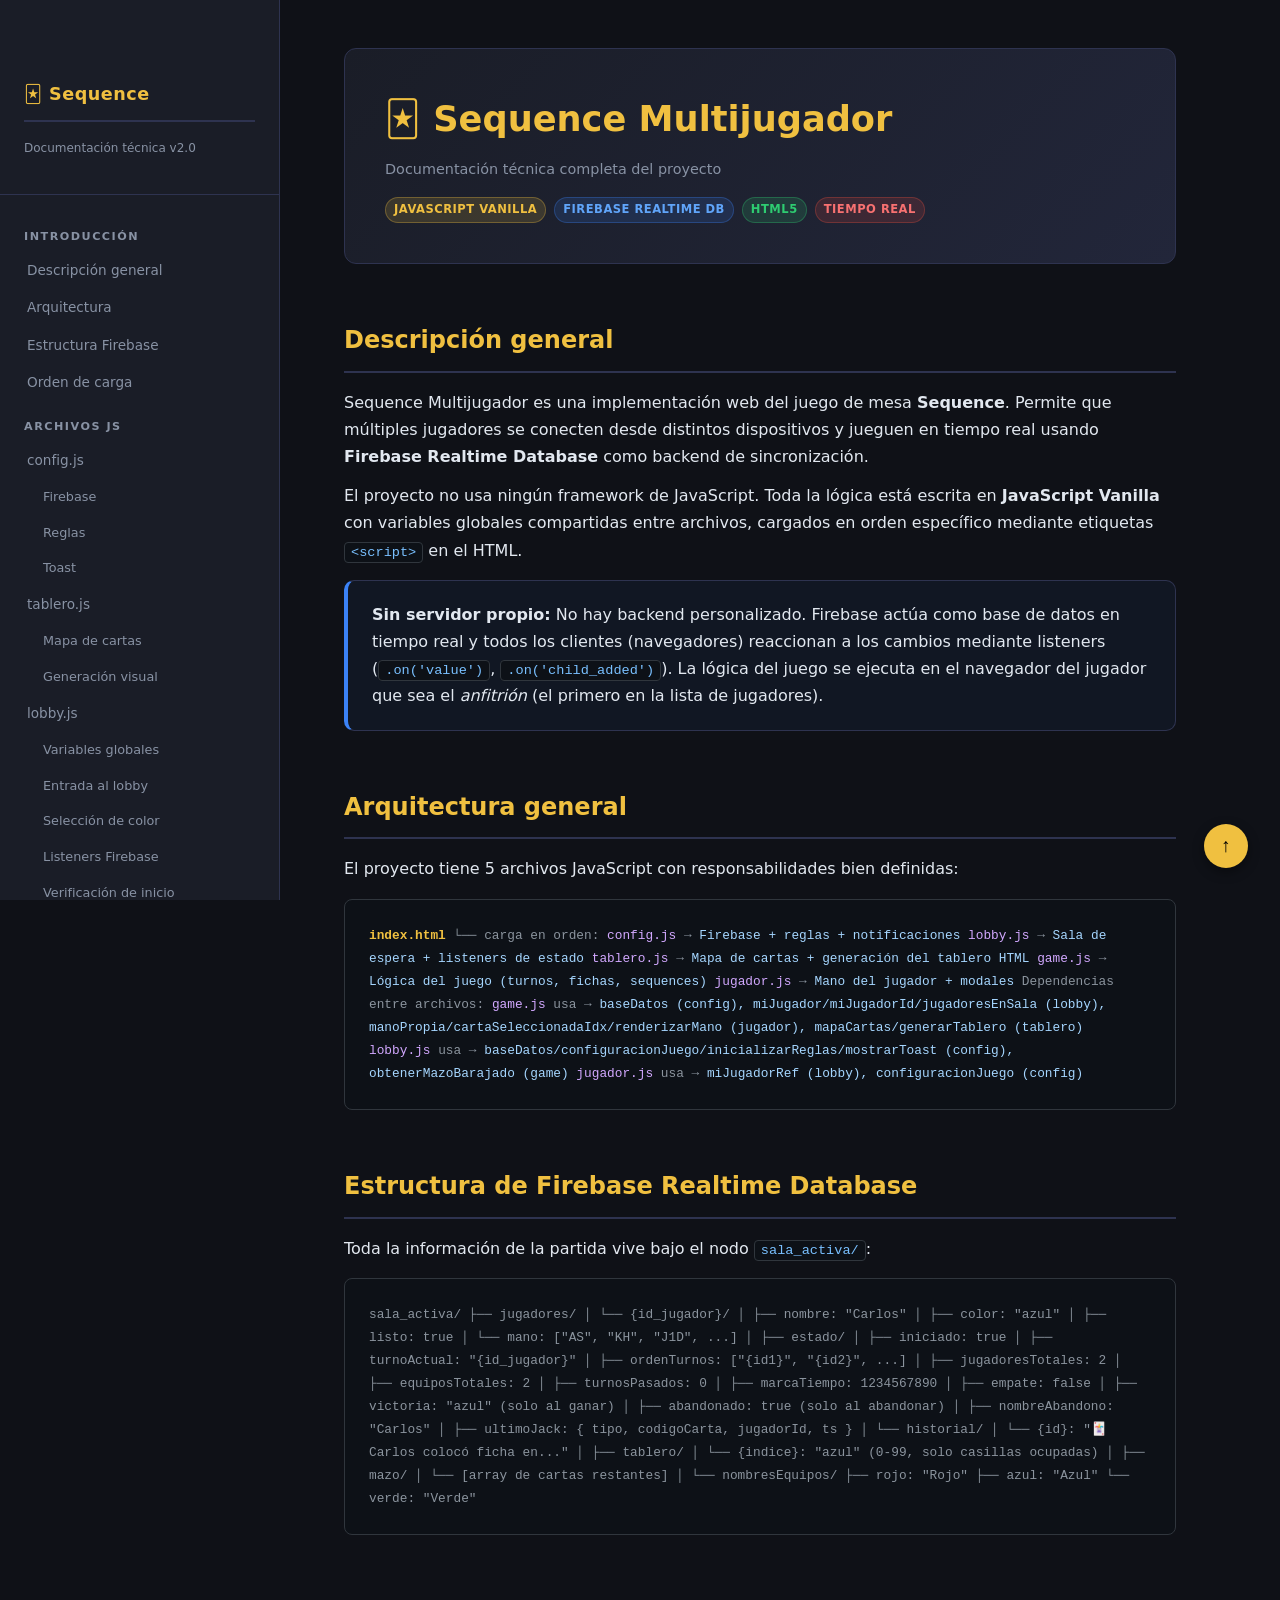
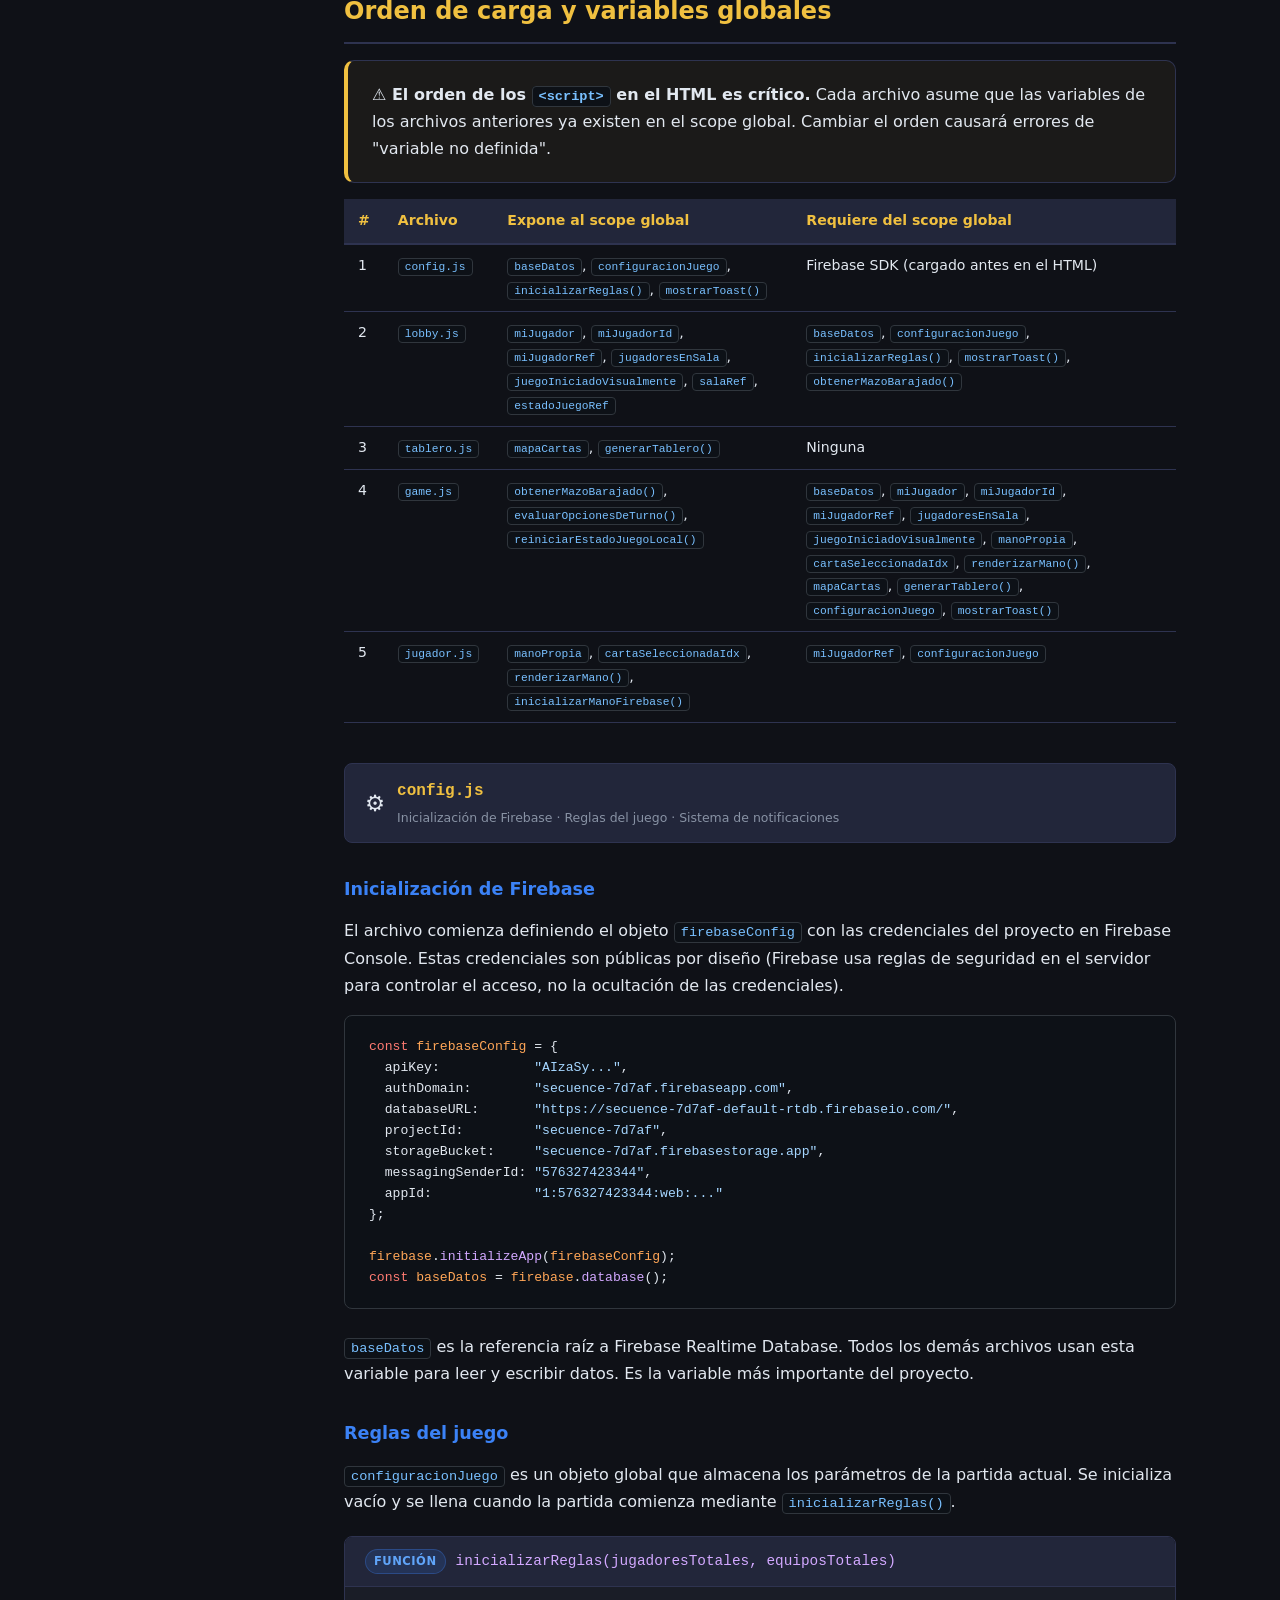
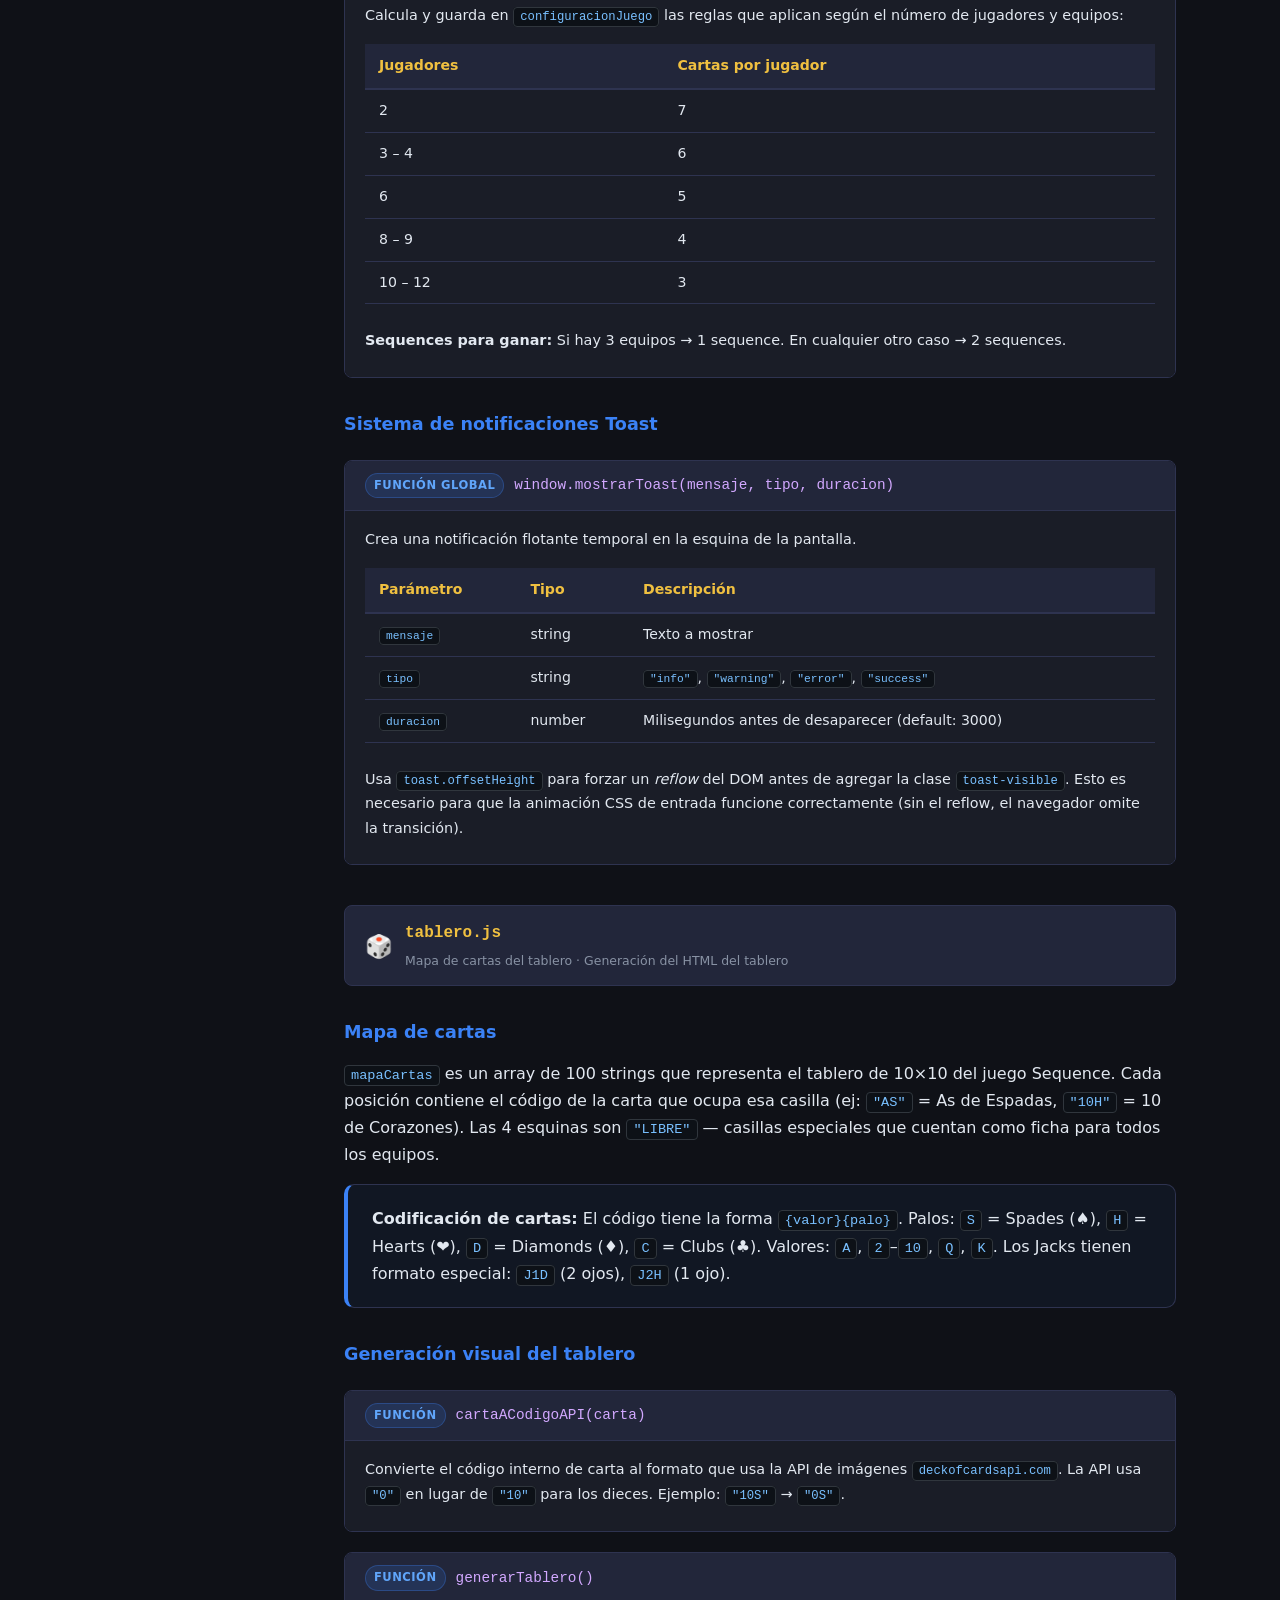
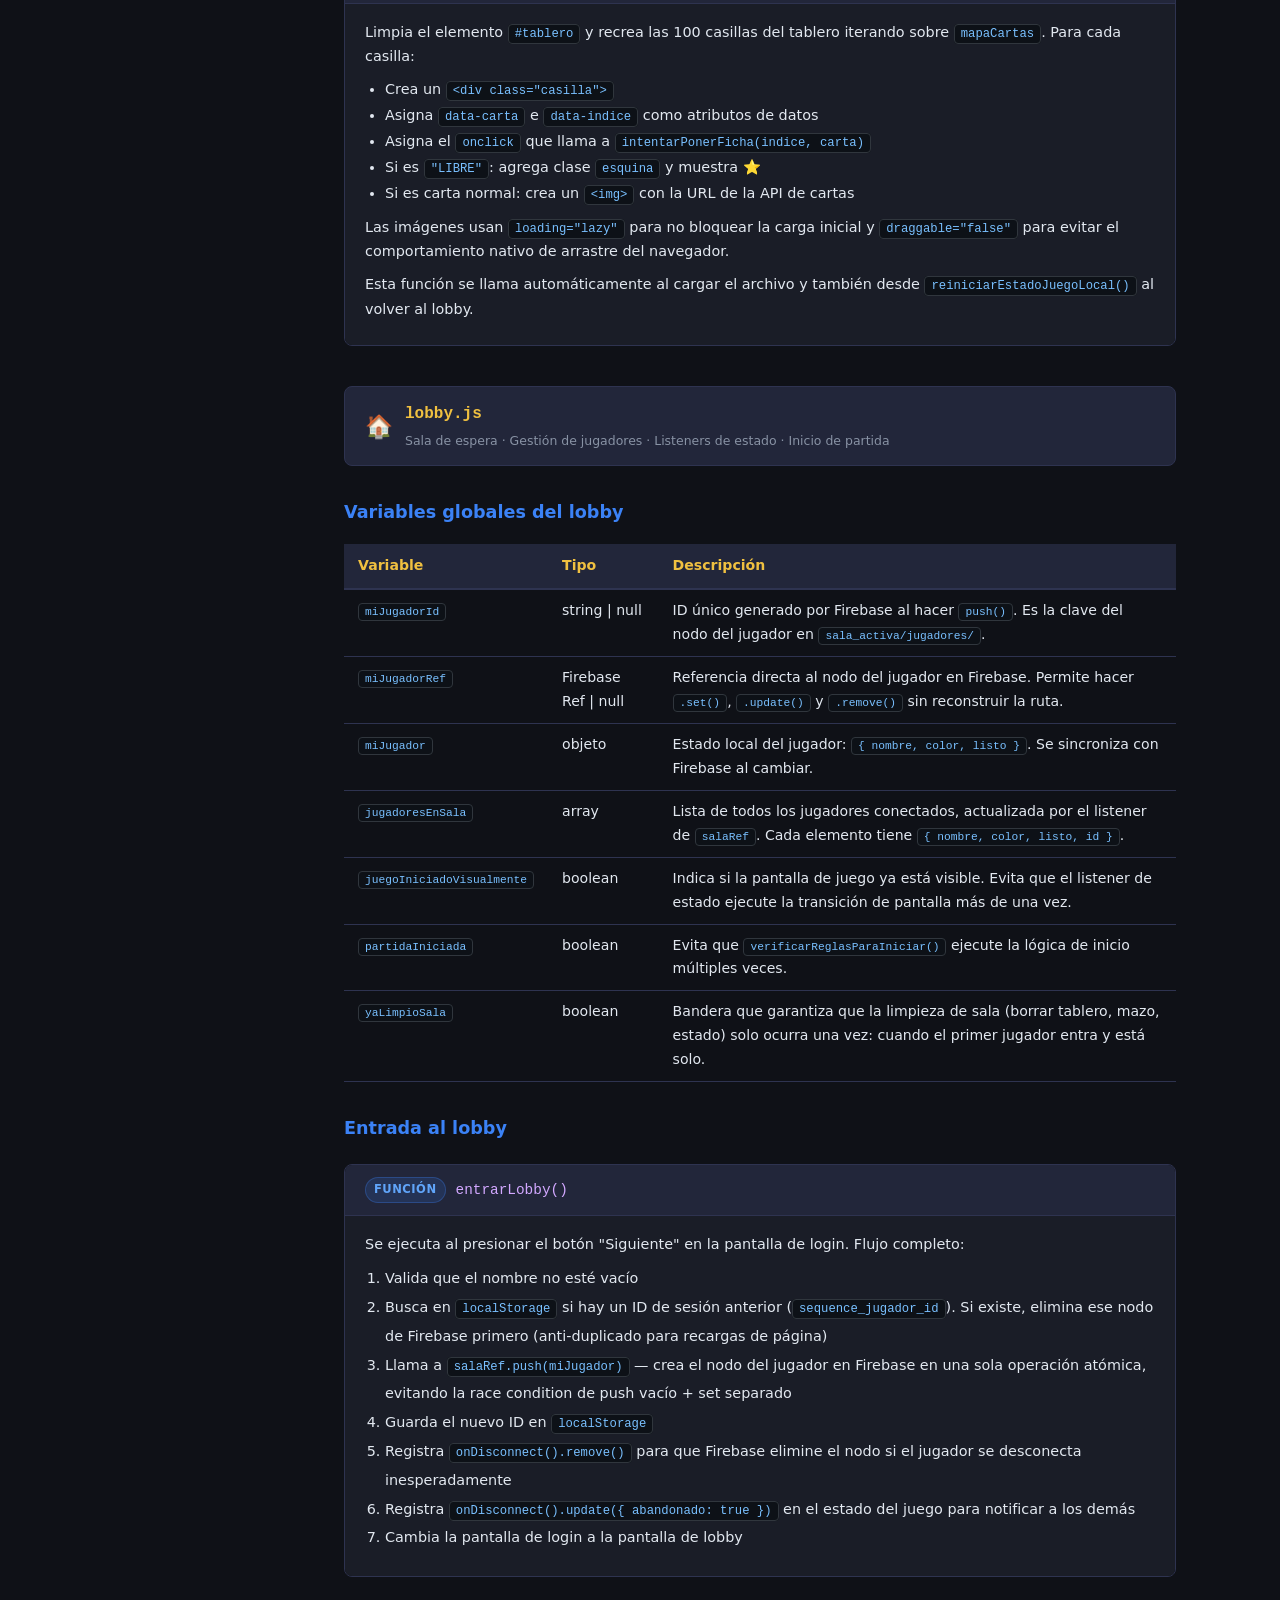
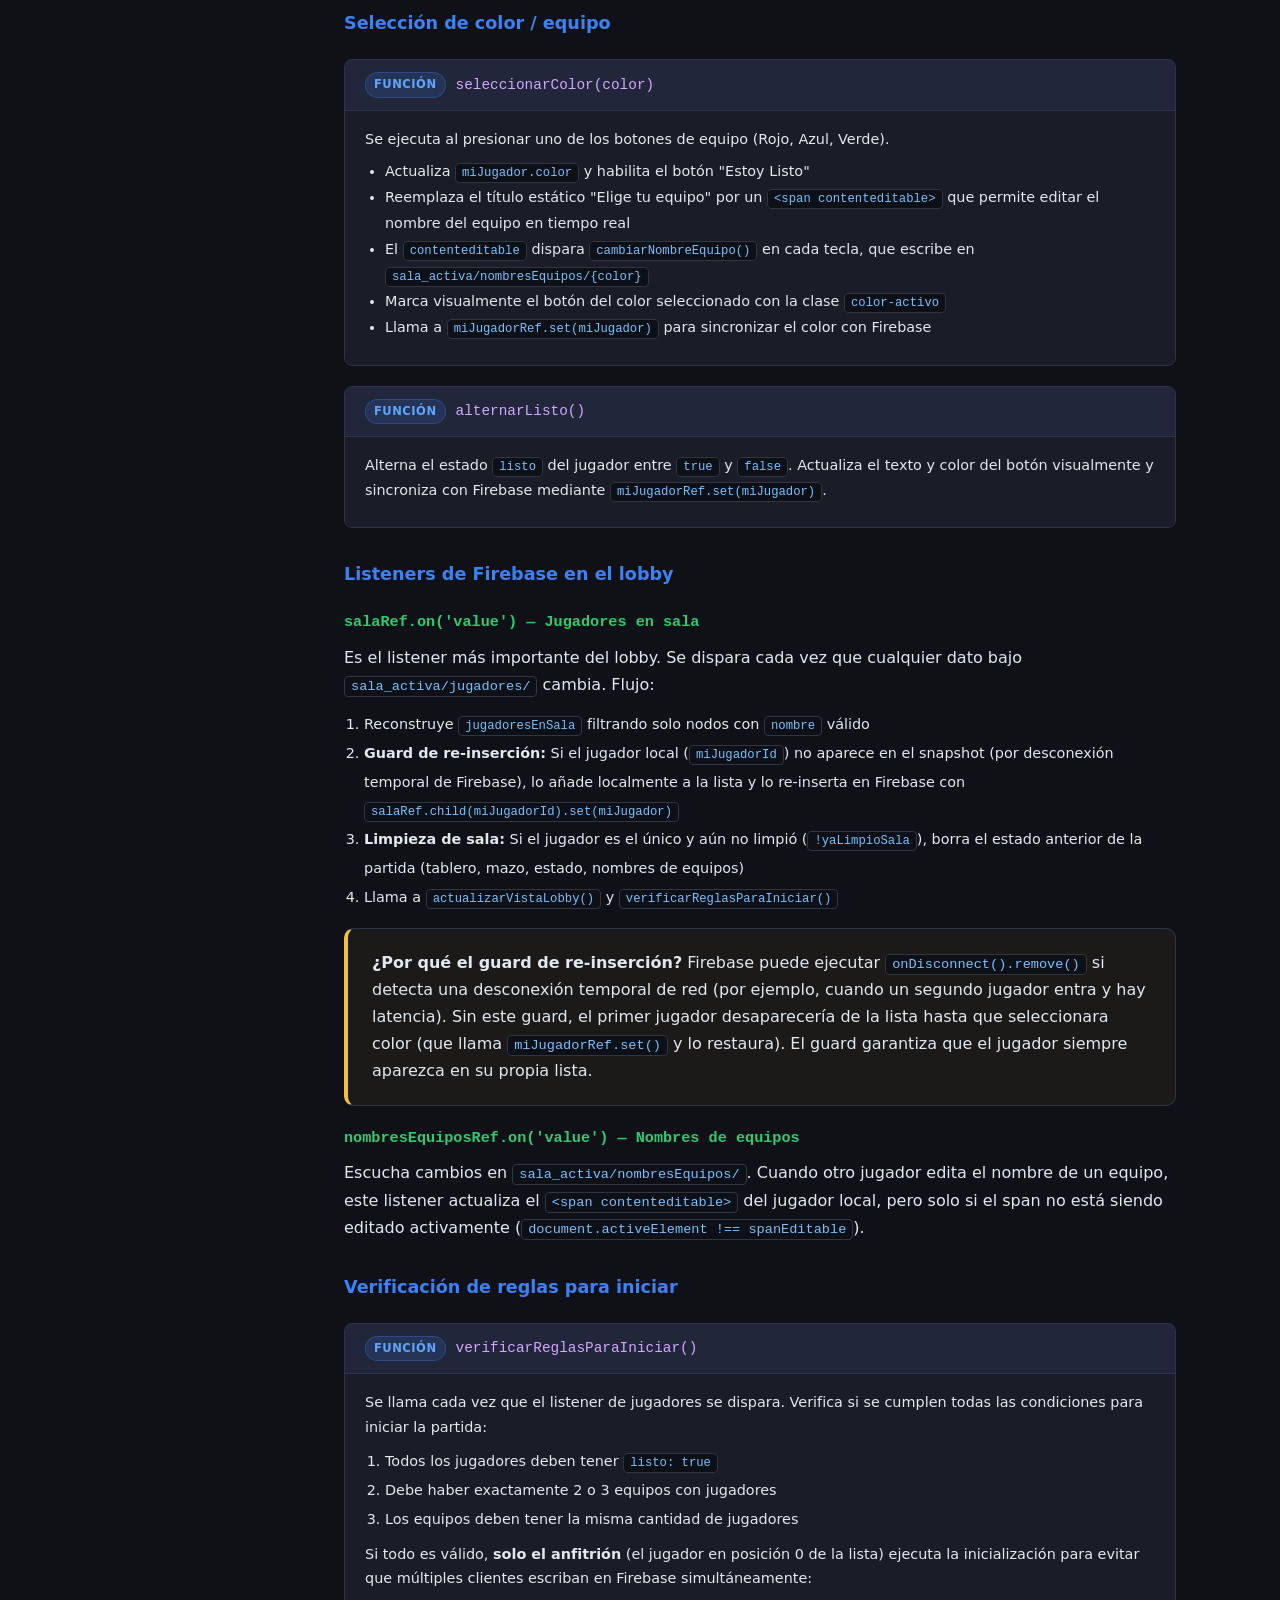
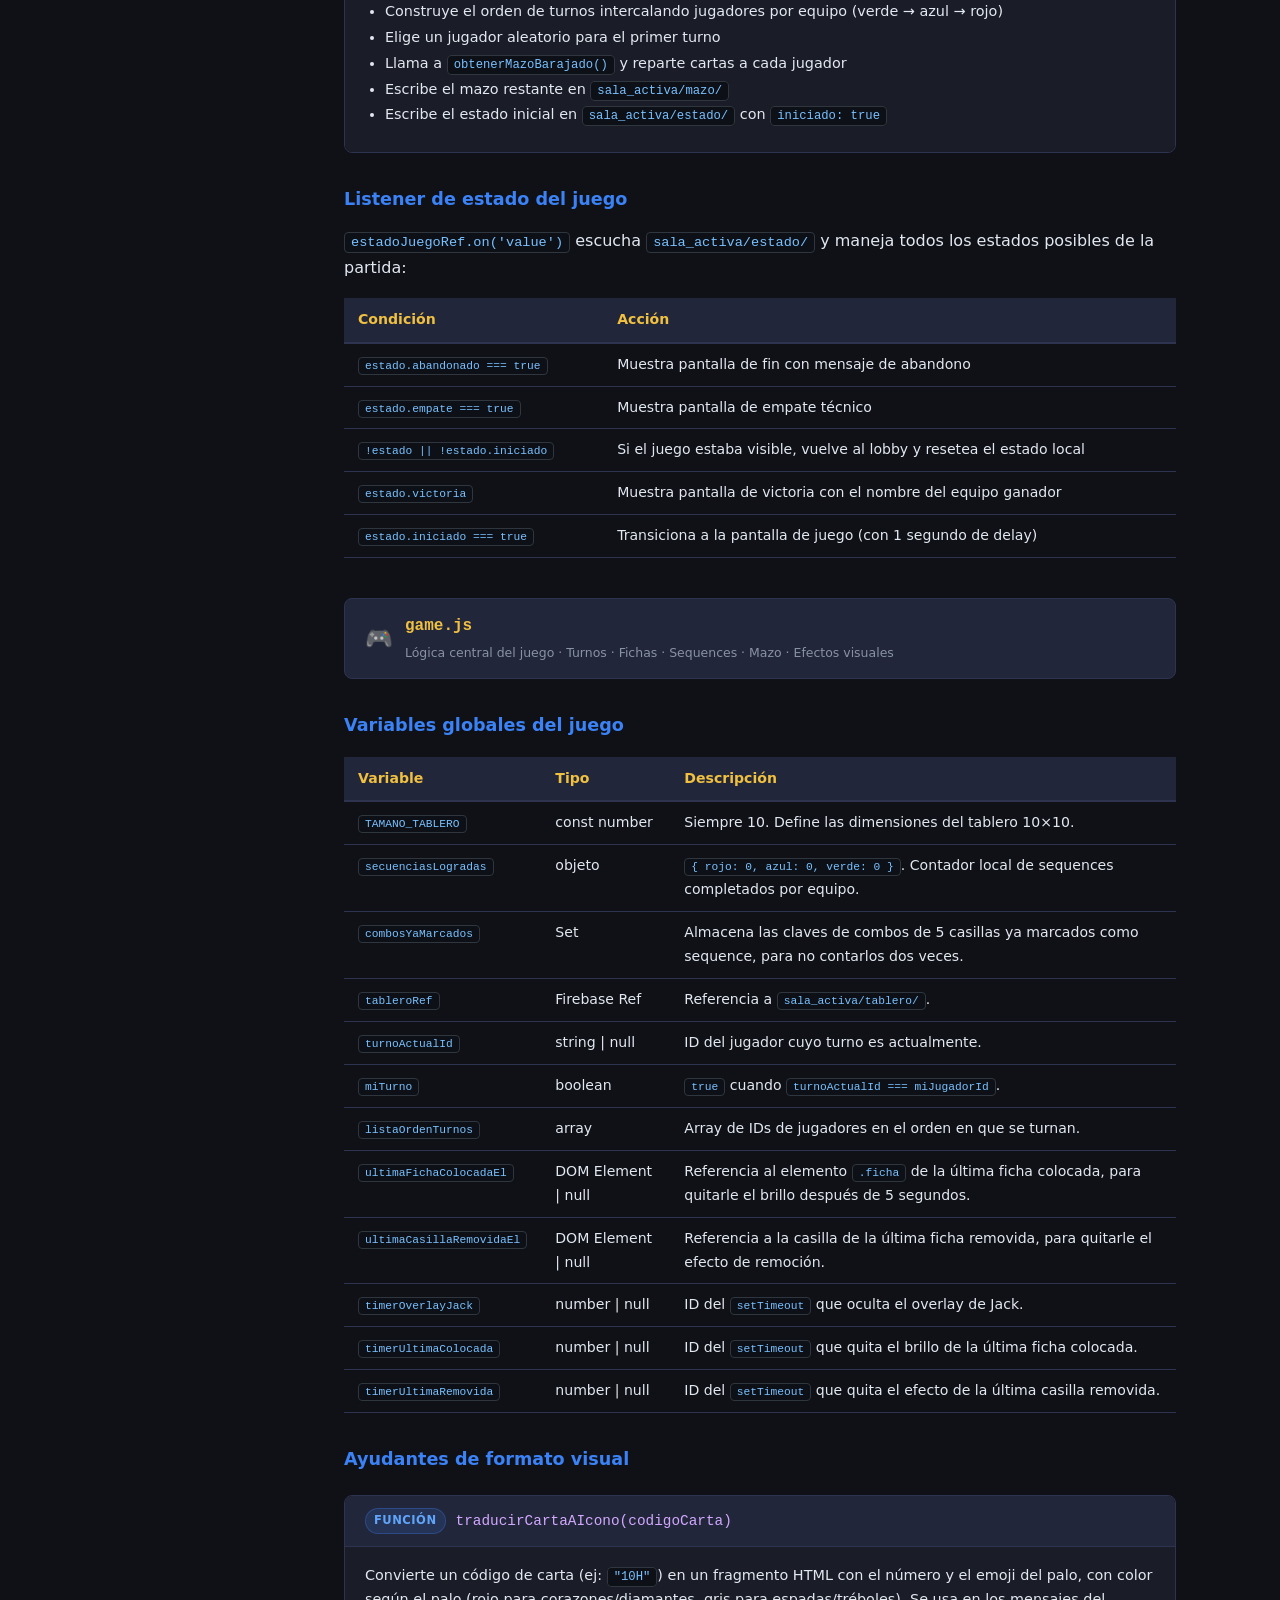
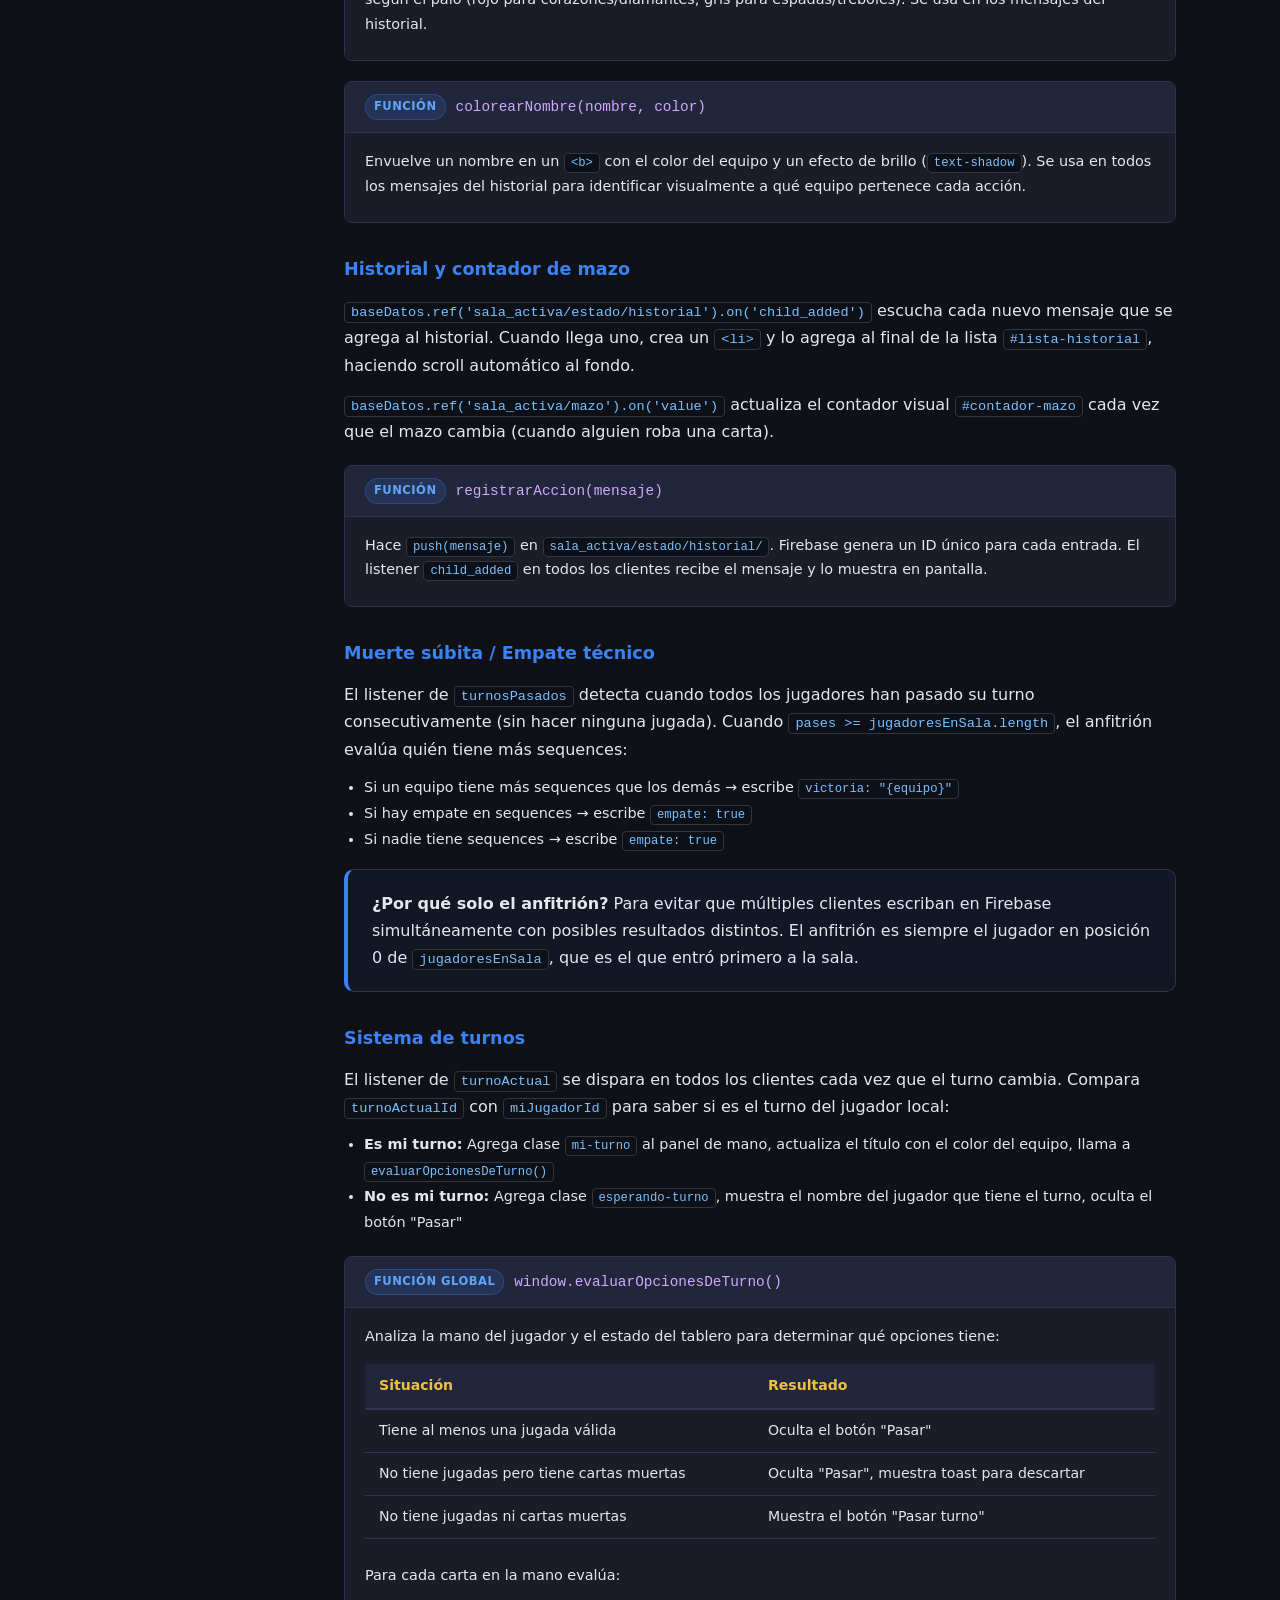
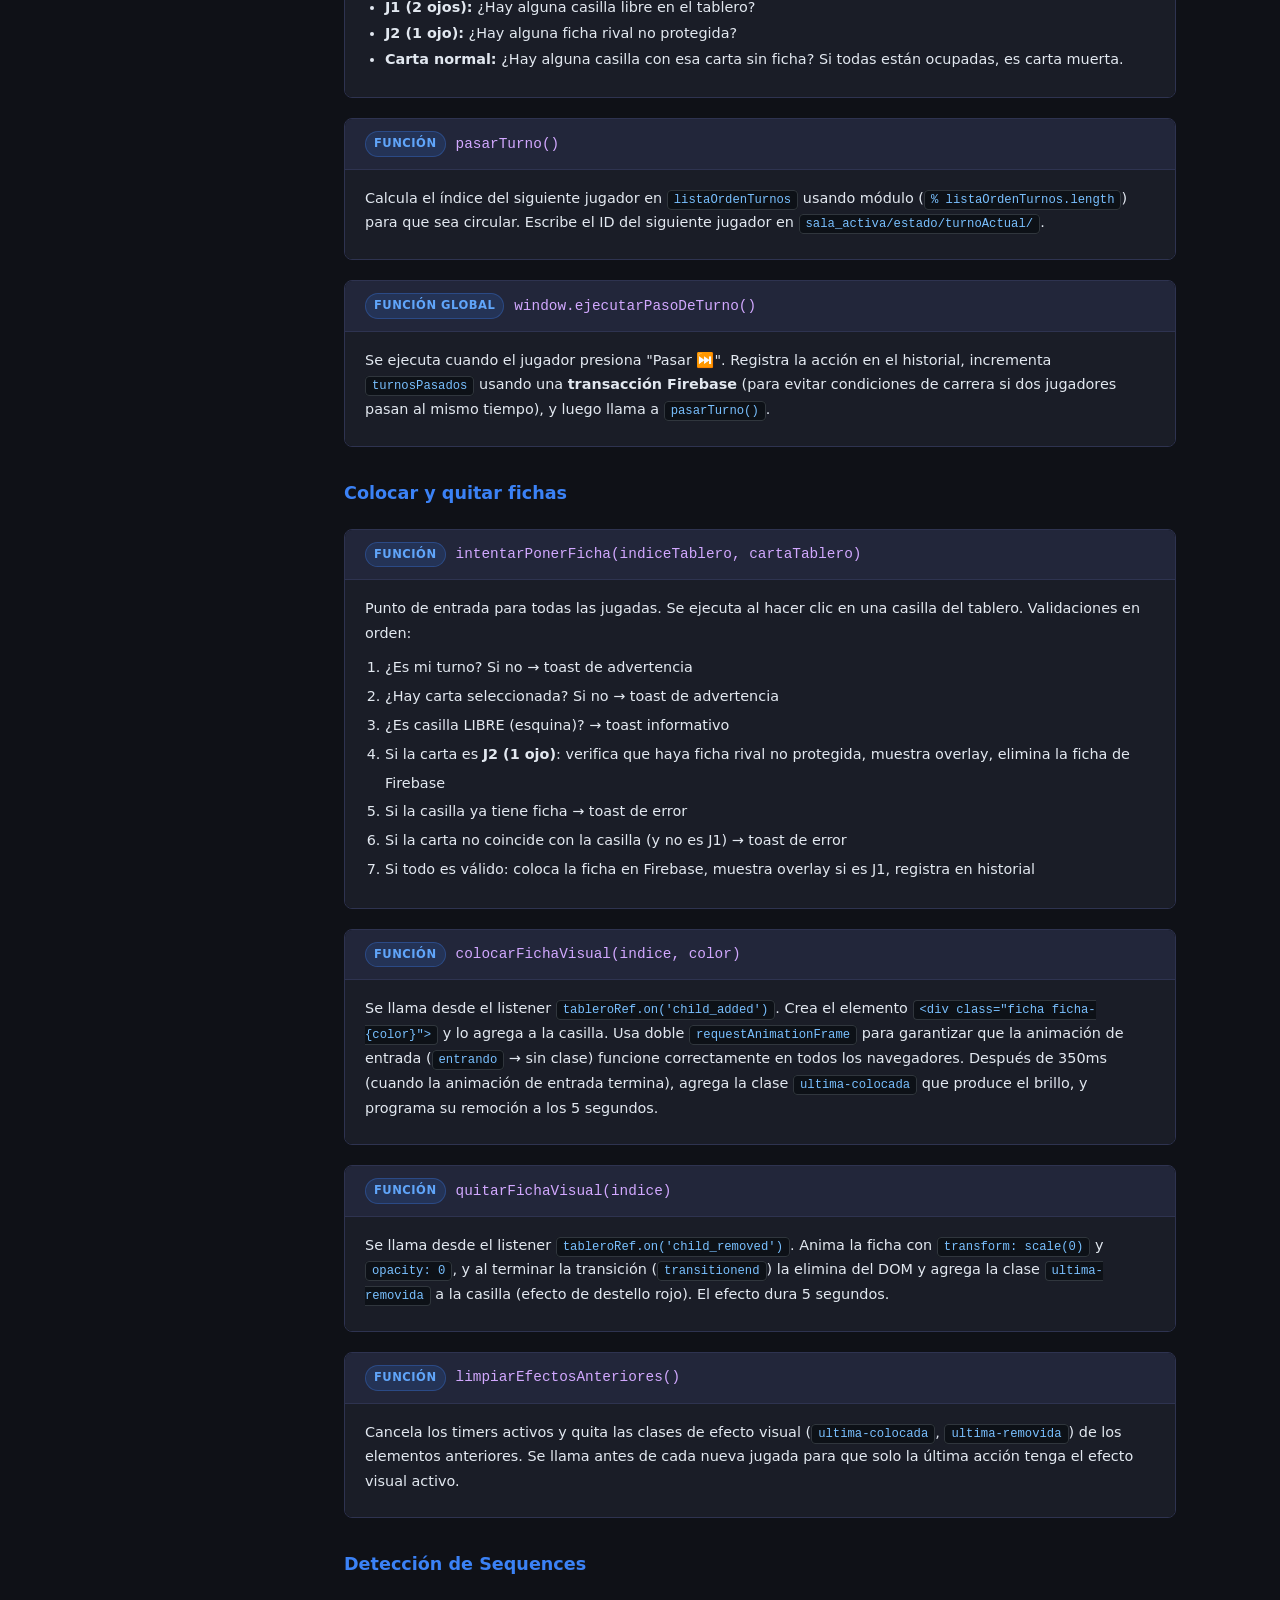
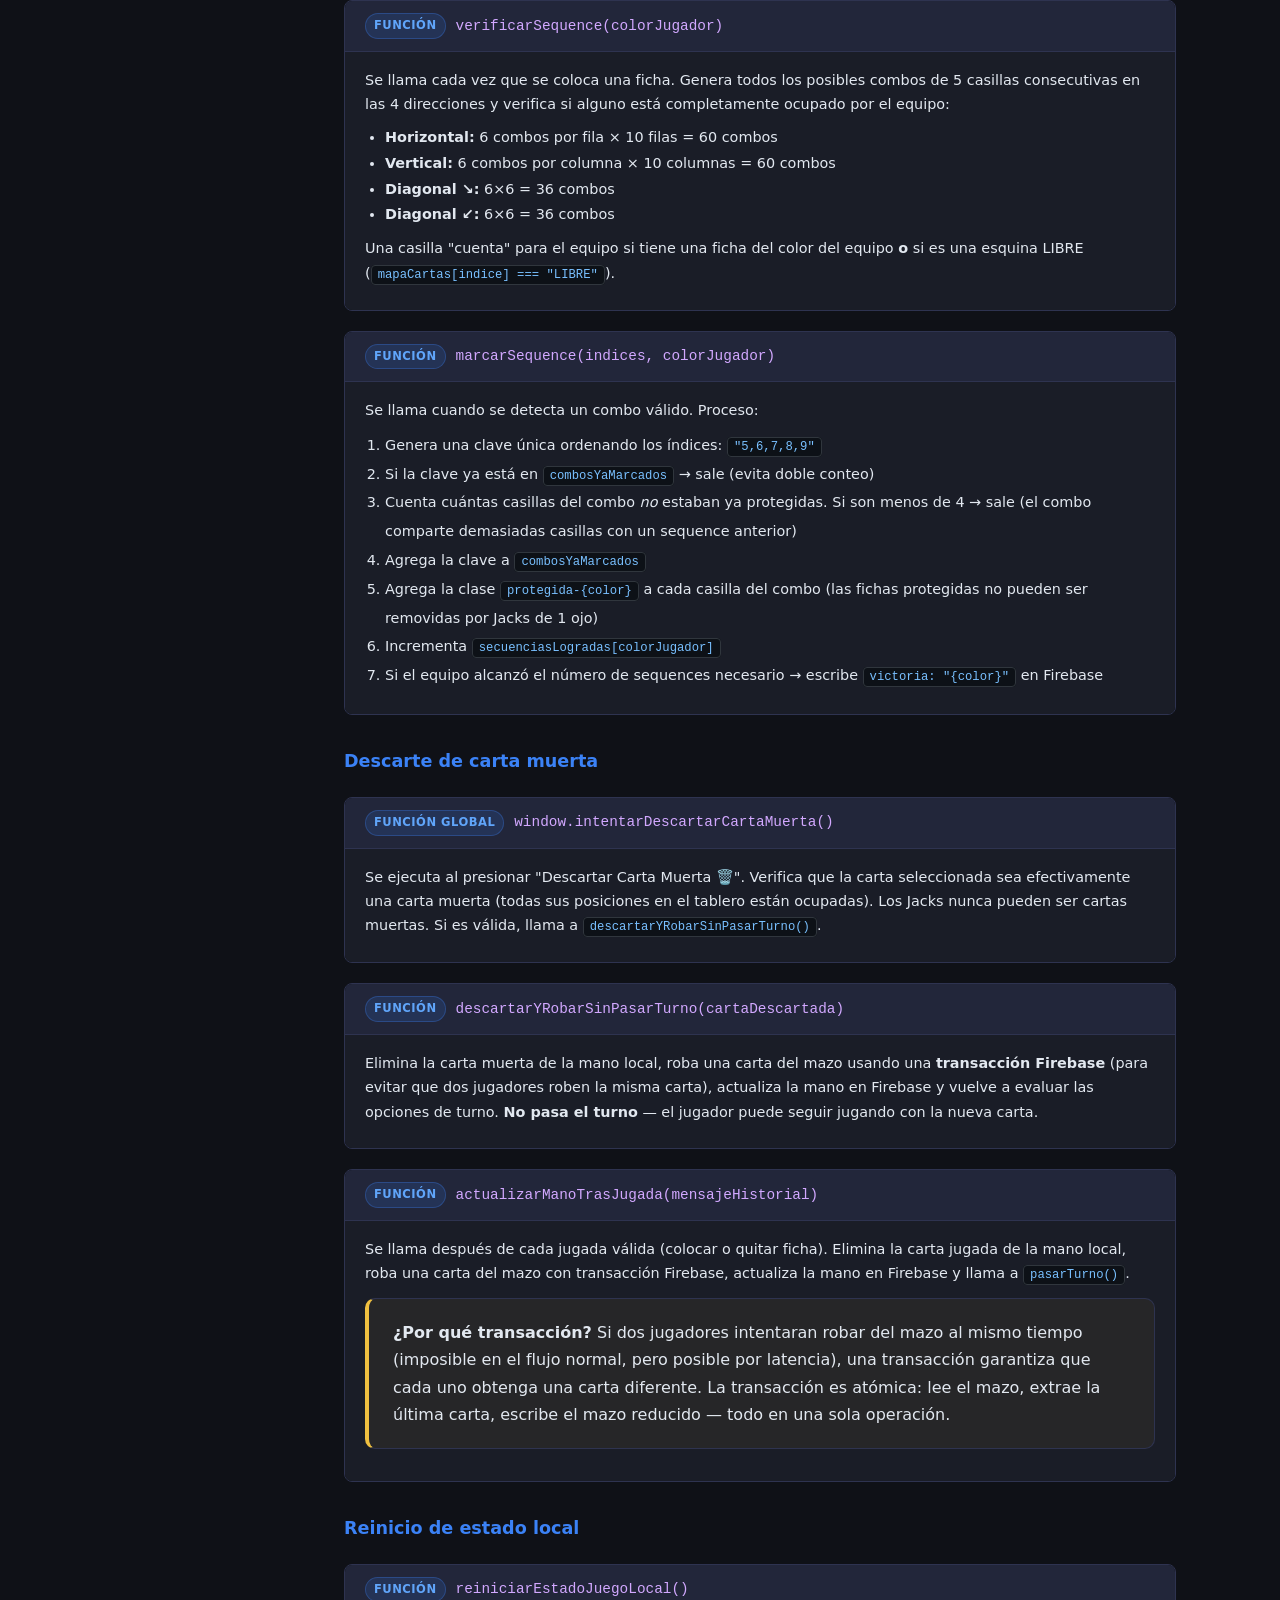
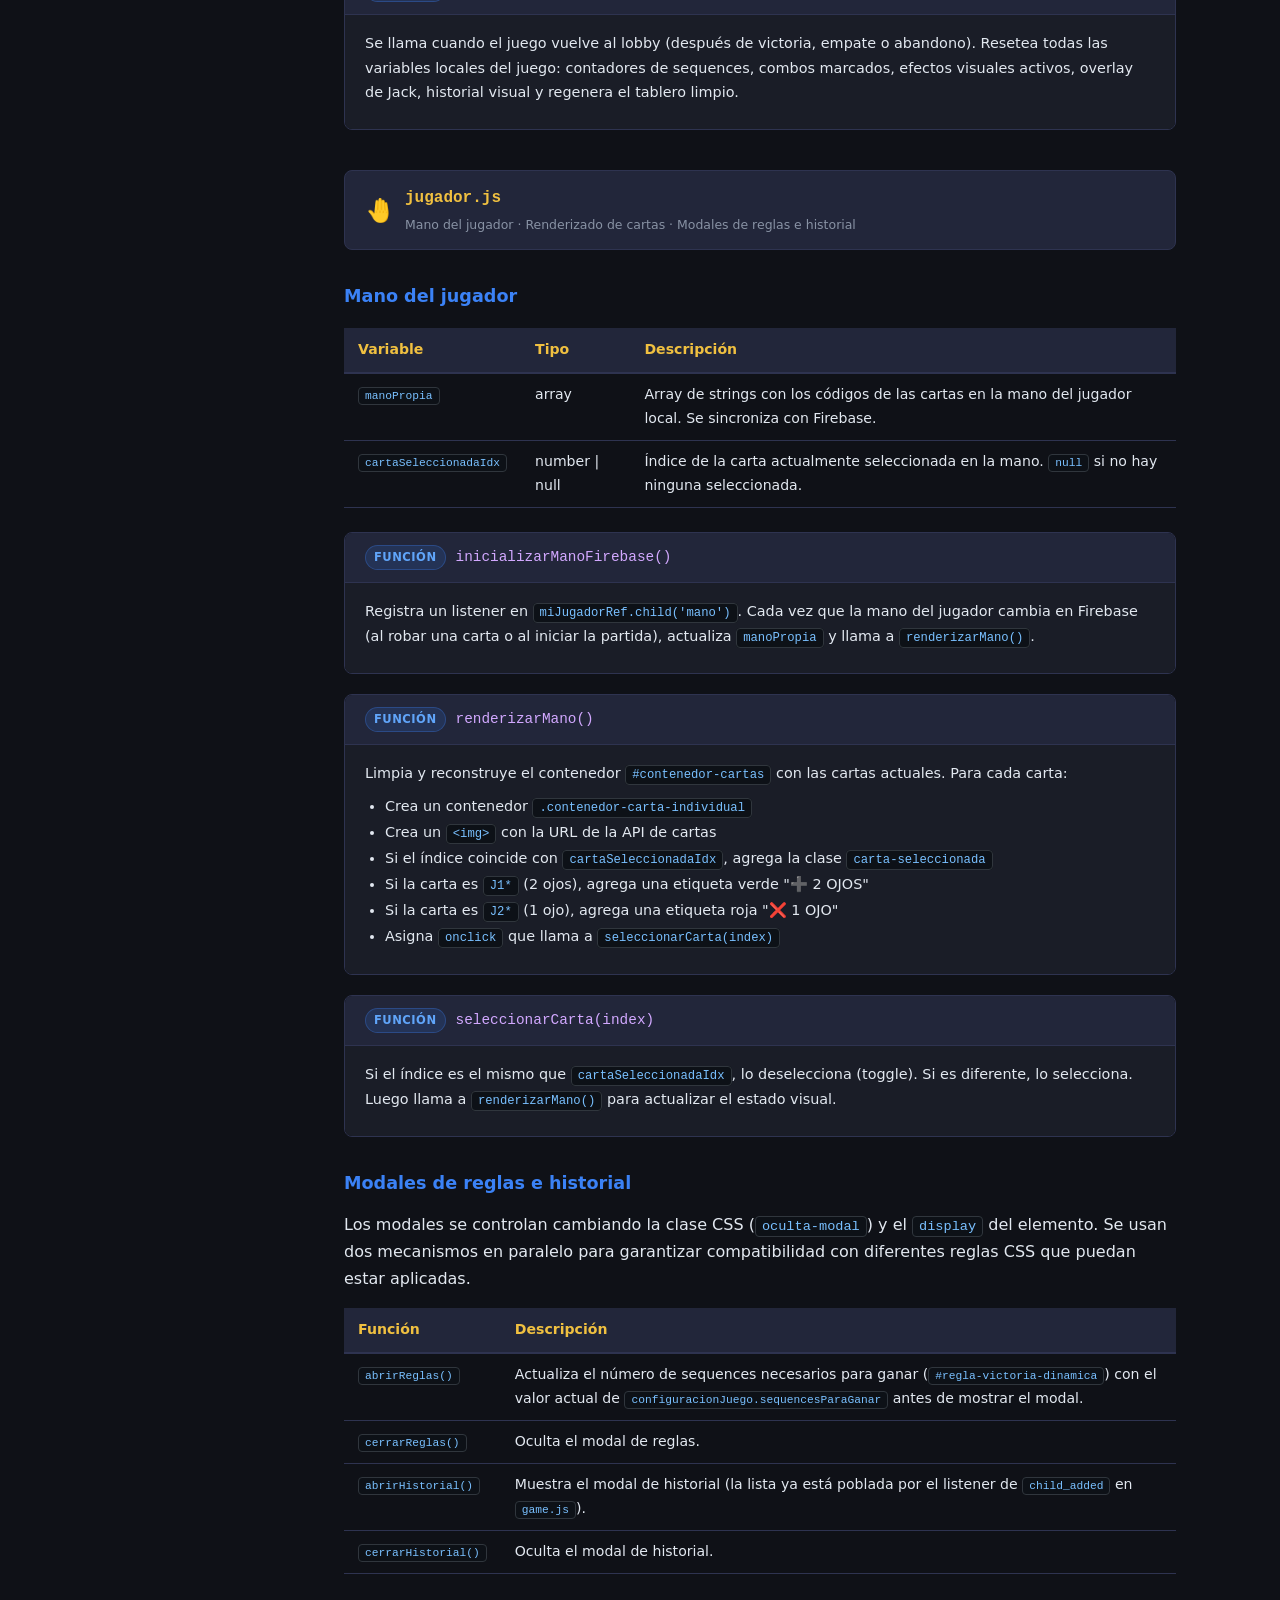
==== commit 708a3c4e: "quidtado de comentarios" ====
--- a/documentacion.html
+++ b/documentacion.html
@@ -381,7 +381,7 @@
 <nav>
     <div class="logo">
         <h2>🃏 Sequence</h2>
-        <p>Documentación técnica v1.0</p>
+        <p>Documentación técnica v2.0</p>
     </div>
     <ul>
         <li class="section-title">Introducción</li>
